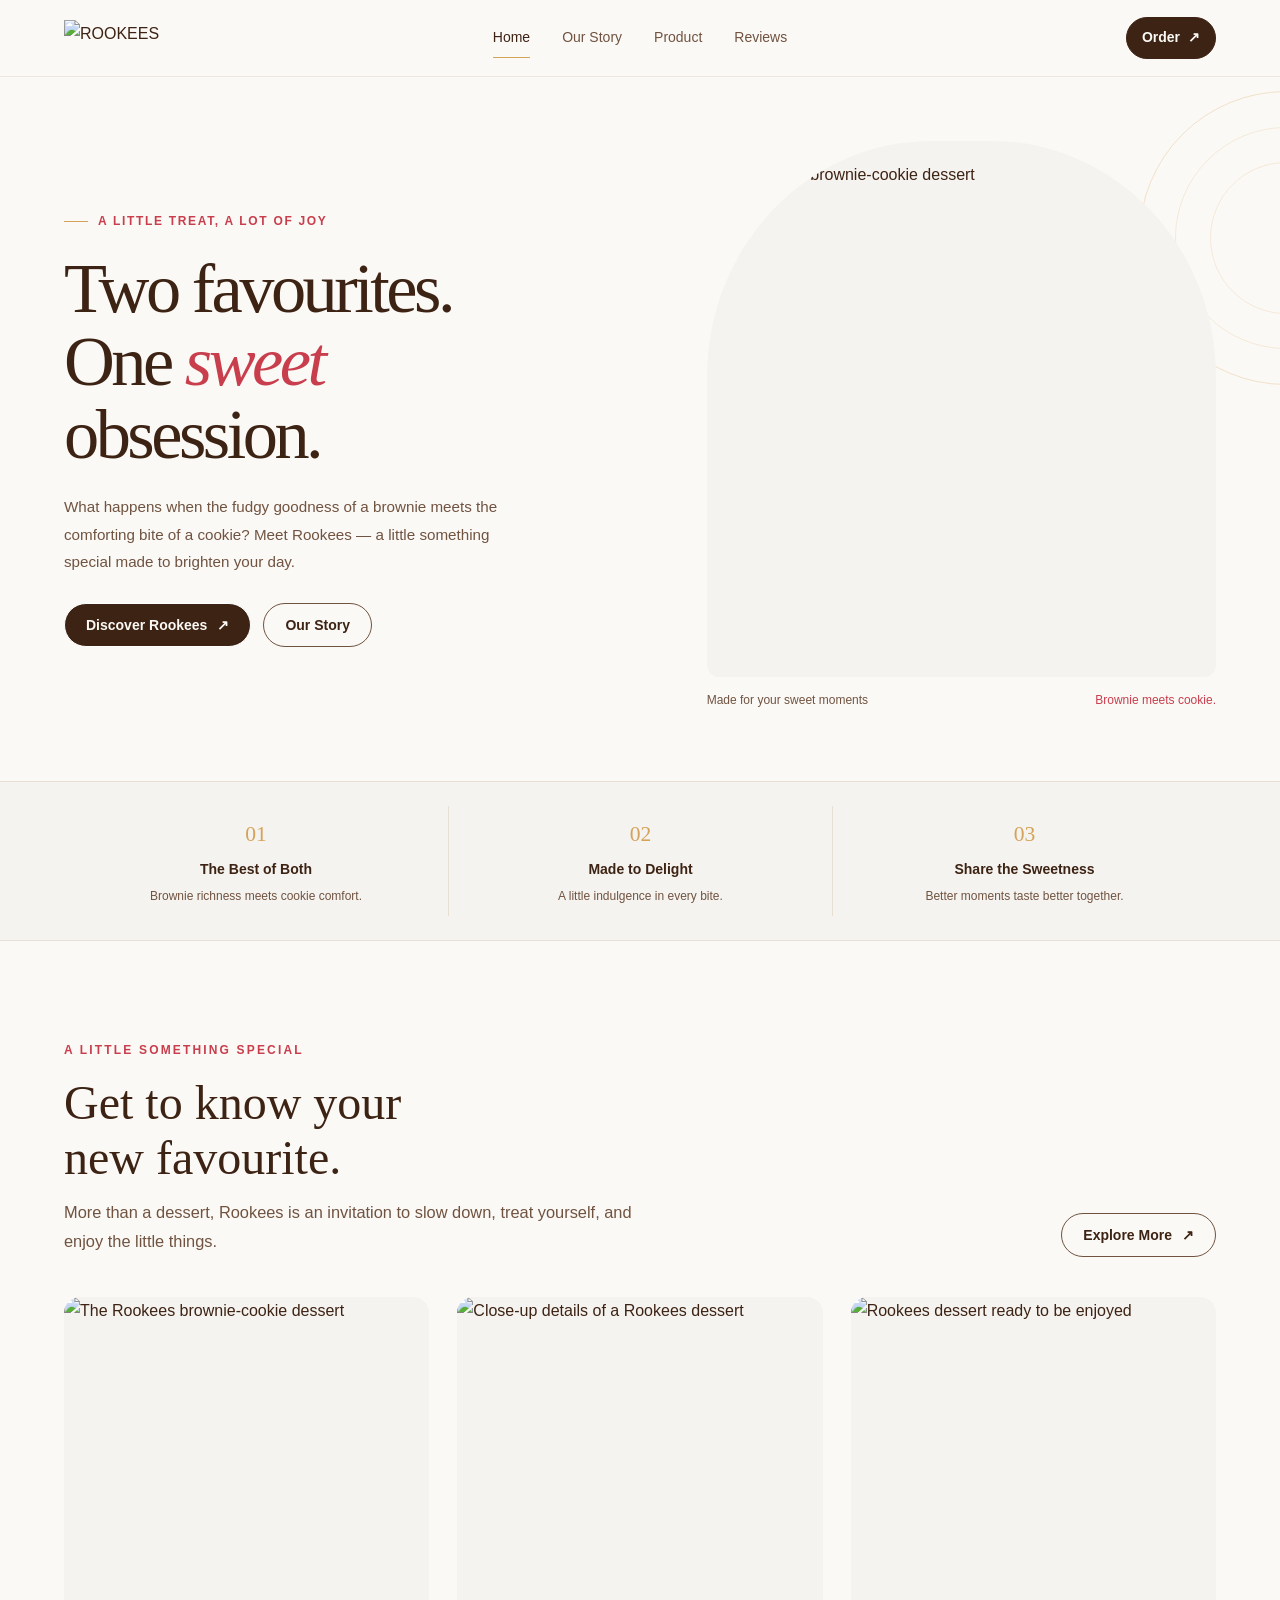
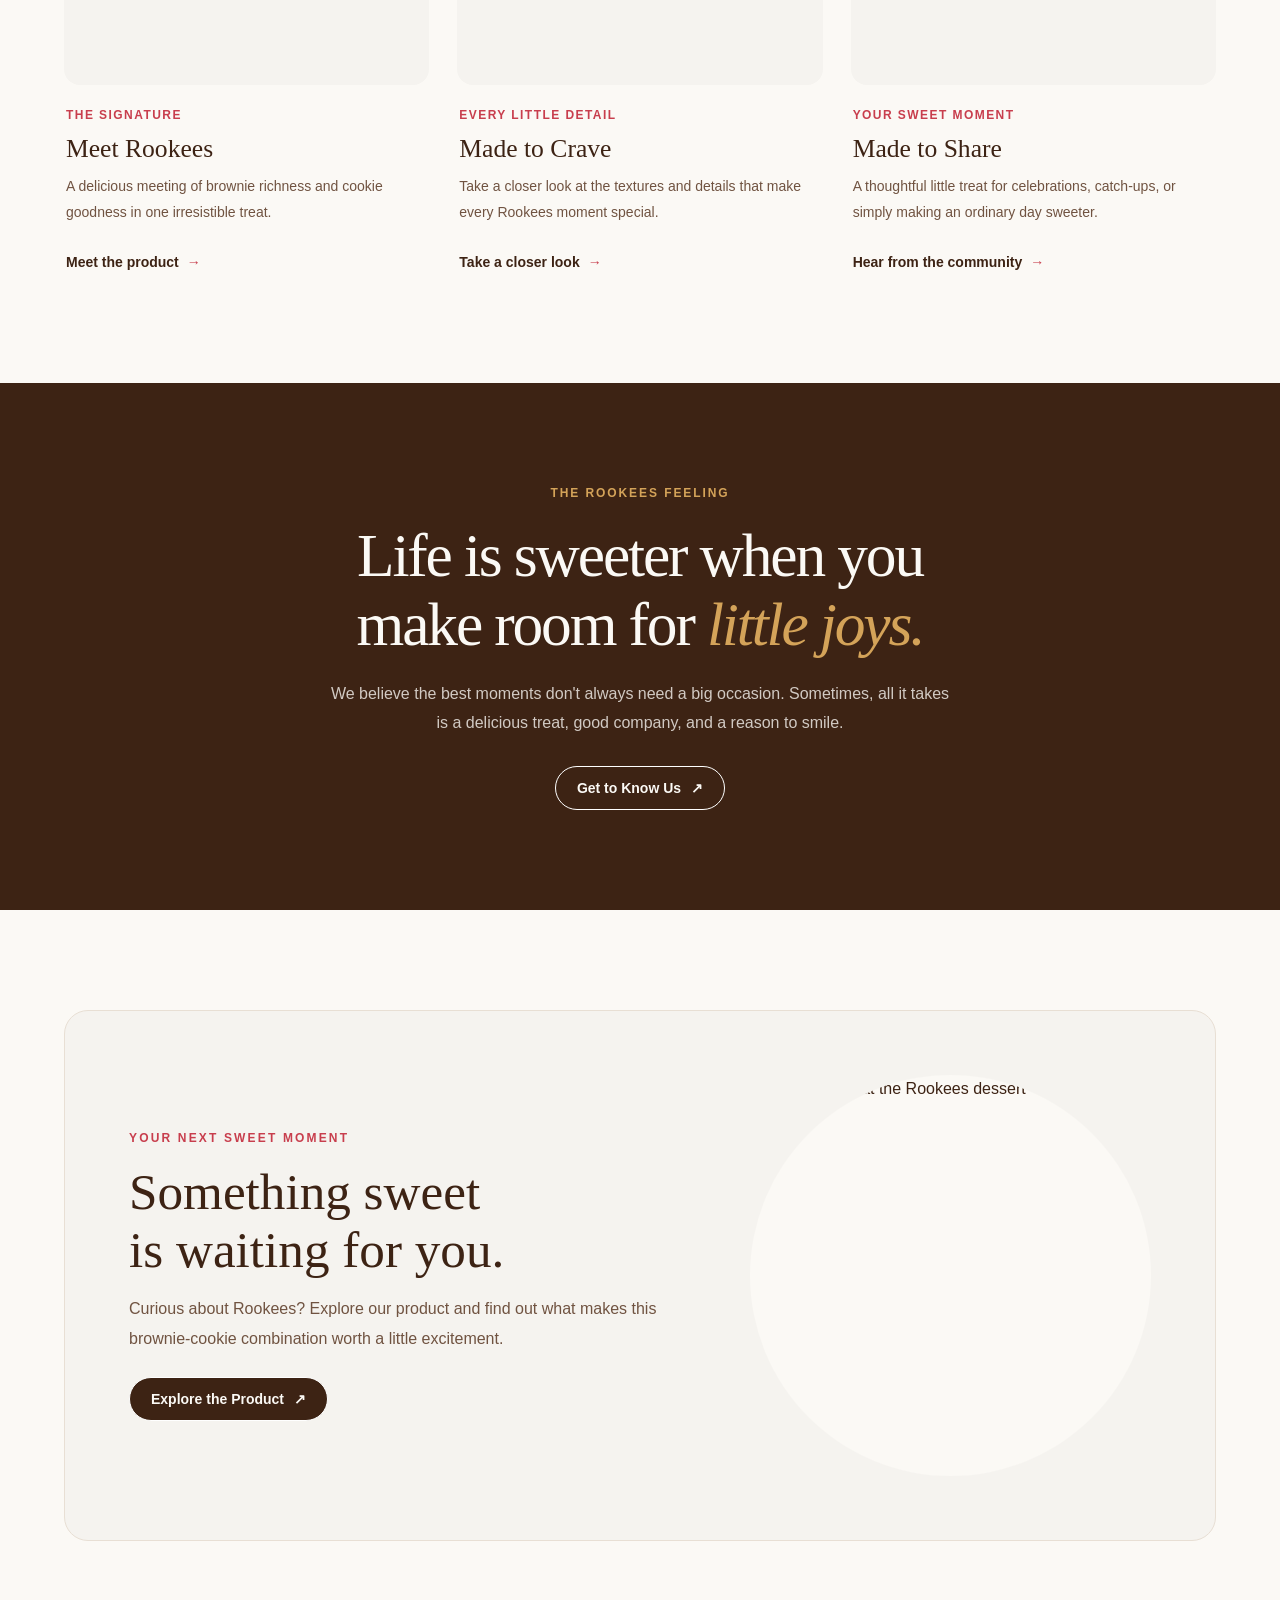
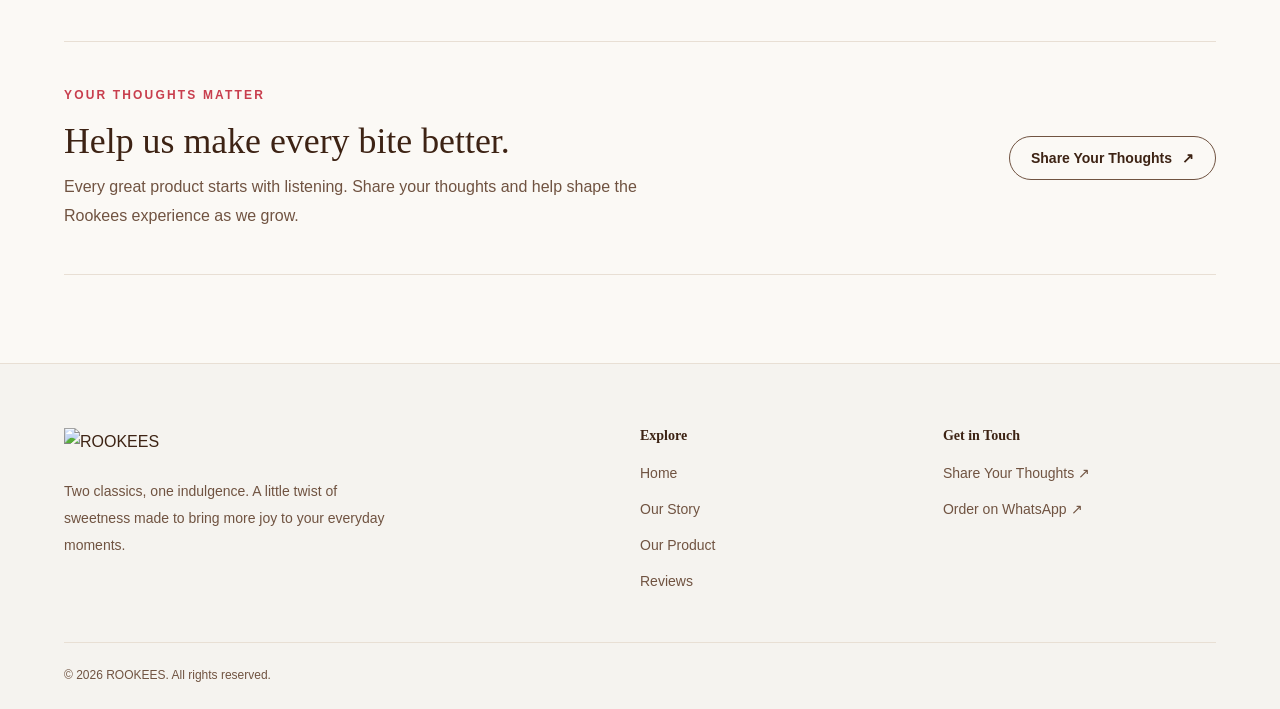
==== index.html @ a62da129 "feat: load shared site configuration on all pages" ====
<!doctype html>
<html lang="en">
  <head>
    <meta charset="UTF-8" />
    <meta name="viewport" content="width=device-width, initial-scale=1.0" />

    <meta
      name="description"
      content="Meet Rookees — a playful take on brownies and cookies, made for your sweetest moments."
    />
    <meta name="theme-color" content="#fbf9f5" />

    <title>ROOKEES — A Little Sweetness, A Lot of Joy</title>

    <!-- Main stylesheet imports global, components, and homepage CSS -->
    <link rel="stylesheet" href="./css/style.css" />
  </head>

  <body>
    <!-- Shared navbar rendered by js/components.js -->
    <header id="site-header"></header>

    <main>
      <!-- =====================================================
         1. HERO
         ===================================================== -->
      <section class="hero" id="home">
        <div class="hero__decoration" aria-hidden="true"></div>

        <div class="hero__container">
          <div class="hero__content">
            <p class="hero__eyebrow">A little treat, a lot of joy</p>

            <h1 class="hero__title">
              Two favourites.<br />
              One <em>sweet</em><br />
              obsession.
            </h1>

            <p class="hero__description">
              What happens when the fudgy goodness of a brownie meets the
              comforting bite of a cookie? Meet Rookees — a little something
              special made to brighten your day.
            </p>

            <div class="hero__actions">
              <a class="btn btn--primary" href="./products.html">
                Discover Rookees
                <span aria-hidden="true">↗</span>
              </a>

              <a class="btn btn--secondary" href="./about.html"> Our Story </a>
            </div>
          </div>

          <div class="hero__visual">
            <div class="hero__image-wrap">
              <img
                class="hero__image"
                src="./assets/images/rookees-product.jpeg"
                alt="Rookees brownie-cookie dessert"
                fetchpriority="high"
              />
            </div>

            <div class="hero__image-caption">
              <span>Made for your sweet moments</span>
              <span>Brownie meets cookie.</span>
            </div>
          </div>
        </div>
      </section>

      <!-- =====================================================
         2. BRAND PILLARS
         ===================================================== -->
      <section class="pillars" aria-label="What makes Rookees special">
        <div class="pillars__grid">
          <article class="pillars__item">
            <span class="pillars__number">01</span>

            <h2 class="pillars__title">The Best of Both</h2>

            <p class="pillars__description">
              Brownie richness meets cookie comfort.
            </p>
          </article>

          <article class="pillars__item">
            <span class="pillars__number">02</span>

            <h2 class="pillars__title">Made to Delight</h2>

            <p class="pillars__description">
              A little indulgence in every bite.
            </p>
          </article>

          <article class="pillars__item">
            <span class="pillars__number">03</span>

            <h2 class="pillars__title">Share the Sweetness</h2>

            <p class="pillars__description">
              Better moments taste better together.
            </p>
          </article>
        </div>
      </section>

      <!-- =====================================================
         3. EXPLORE ROOKEES
         ===================================================== -->
      <section class="explore" id="discover">
        <div class="container">
          <div class="explore__header">
            <div class="explore__header-content">
              <p class="section__eyebrow">A little something special</p>

              <h2 class="section__title">Get to know your new favourite.</h2>

              <p class="section__description">
                More than a dessert, Rookees is an invitation to slow down,
                treat yourself, and enjoy the little things.
              </p>
            </div>

            <a class="btn btn--secondary" href="./products.html">
              Explore More
              <span aria-hidden="true">↗</span>
            </a>
          </div>

          <div class="explore__grid">
            <article class="explore-card">
              <div class="explore-card__visual">
                <img
                  src="./assets/images/rookees-product.jpeg"
                  alt="The Rookees brownie-cookie dessert"
                  loading="lazy"
                />
              </div>

              <div class="explore-card__body">
                <p class="explore-card__eyebrow">The signature</p>

                <h3 class="explore-card__title">Meet Rookees</h3>

                <p class="explore-card__description">
                  A delicious meeting of brownie richness and cookie goodness in
                  one irresistible treat.
                </p>

                <a class="explore-card__link" href="./products.html">
                  Meet the product
                  <span aria-hidden="true">→</span>
                </a>
              </div>
            </article>

            <article class="explore-card">
              <div class="explore-card__visual">
                <img
                  src="./assets/images/rookees-product-closeup.jpeg"
                  alt="Close-up details of a Rookees dessert"
                  loading="lazy"
                />
              </div>

              <div class="explore-card__body">
                <p class="explore-card__eyebrow">Every little detail</p>

                <h3 class="explore-card__title">Made to Crave</h3>

                <p class="explore-card__description">
                  Take a closer look at the textures and details that make every
                  Rookees moment special.
                </p>

                <a class="explore-card__link" href="./products.html">
                  Take a closer look
                  <span aria-hidden="true">→</span>
                </a>
              </div>
            </article>

            <article class="explore-card">
              <div class="explore-card__visual">
                <img
                  src="./assets/images/rookees-product.jpeg"
                  alt="Rookees dessert ready to be enjoyed"
                  loading="lazy"
                />
              </div>

              <div class="explore-card__body">
                <p class="explore-card__eyebrow">Your sweet moment</p>

                <h3 class="explore-card__title">Made to Share</h3>

                <p class="explore-card__description">
                  A thoughtful little treat for celebrations, catch-ups, or
                  simply making an ordinary day sweeter.
                </p>

                <a class="explore-card__link" href="./reviews.html">
                  Hear from the community
                  <span aria-hidden="true">→</span>
                </a>
              </div>
            </article>
          </div>
        </div>
      </section>

      <!-- =====================================================
         4. BRAND MANIFESTO
         ===================================================== -->
      <section class="manifesto" id="our-philosophy">
        <div class="manifesto__inner">
          <p class="manifesto__eyebrow">The Rookees feeling</p>

          <h2 class="manifesto__title">
            Life is sweeter when you make room for
            <em>little joys.</em>
          </h2>

          <p class="manifesto__description">
            We believe the best moments don't always need a big occasion.
            Sometimes, all it takes is a delicious treat, good company, and a
            reason to smile.
          </p>

          <a class="btn btn--primary" href="./about.html">
            Get to Know Us
            <span aria-hidden="true">↗</span>
          </a>
        </div>
      </section>

      <!-- =====================================================
         5. PRE-ORDER CTA
         ===================================================== -->
      <section class="preorder" id="order">
        <div class="container">
          <div class="preorder__panel">
            <div class="preorder__content">
              <p class="section__eyebrow">Your next sweet moment</p>

              <h2 class="preorder__title">
                Something sweet is waiting for you.
              </h2>

              <p class="preorder__description">
                Curious about Rookees? Explore our product and find out what
                makes this brownie-cookie combination worth a little excitement.
              </p>

              <a class="btn btn--primary" href="./products.html">
                Explore the Product
                <span aria-hidden="true">↗</span>
              </a>
            </div>

            <div class="preorder__visual">
              <img
                src="./assets/images/rookees-product-closeup.jpeg"
                alt="A closer look at the Rookees dessert"
                loading="lazy"
              />
            </div>
          </div>
        </div>
      </section>

      <!-- =====================================================
         6. FEEDBACK CTA
         ===================================================== -->
      <section class="feedback-cta" id="feedback">
        <div class="container">
          <div class="feedback-cta__inner">
            <div class="feedback-cta__content">
              <p class="section__eyebrow">Your thoughts matter</p>

              <h2 class="feedback-cta__title">
                Help us make every bite better.
              </h2>

              <p class="feedback-cta__description">
                Every great product starts with listening. Share your thoughts
                and help shape the Rookees experience as we grow.
              </p>
            </div>

            <a class="btn btn--secondary" href="./reviews.html">
              Share Your Thoughts
              <span aria-hidden="true">↗</span>
            </a>
          </div>
        </div>
      </section>
    </main>

    <!-- Shared footer rendered by js/components.js -->
    <footer id="site-footer"></footer>

    <!-- Shared scripts -->
    <script src="./js/config.js" defer></script>
    <script src="./js/components.js" defer></script>
    <script src="./js/home.js" defer></script>
    <script src="./js/main.js" defer></script>
  </body>
</html>
---- css/style.css ----
/* 1. Global design system */
@import url("./global.css");

/* 2. Shared UI components */
@import url("./components.css");

/* 3. Homepage styles */
@import url("./home.css");
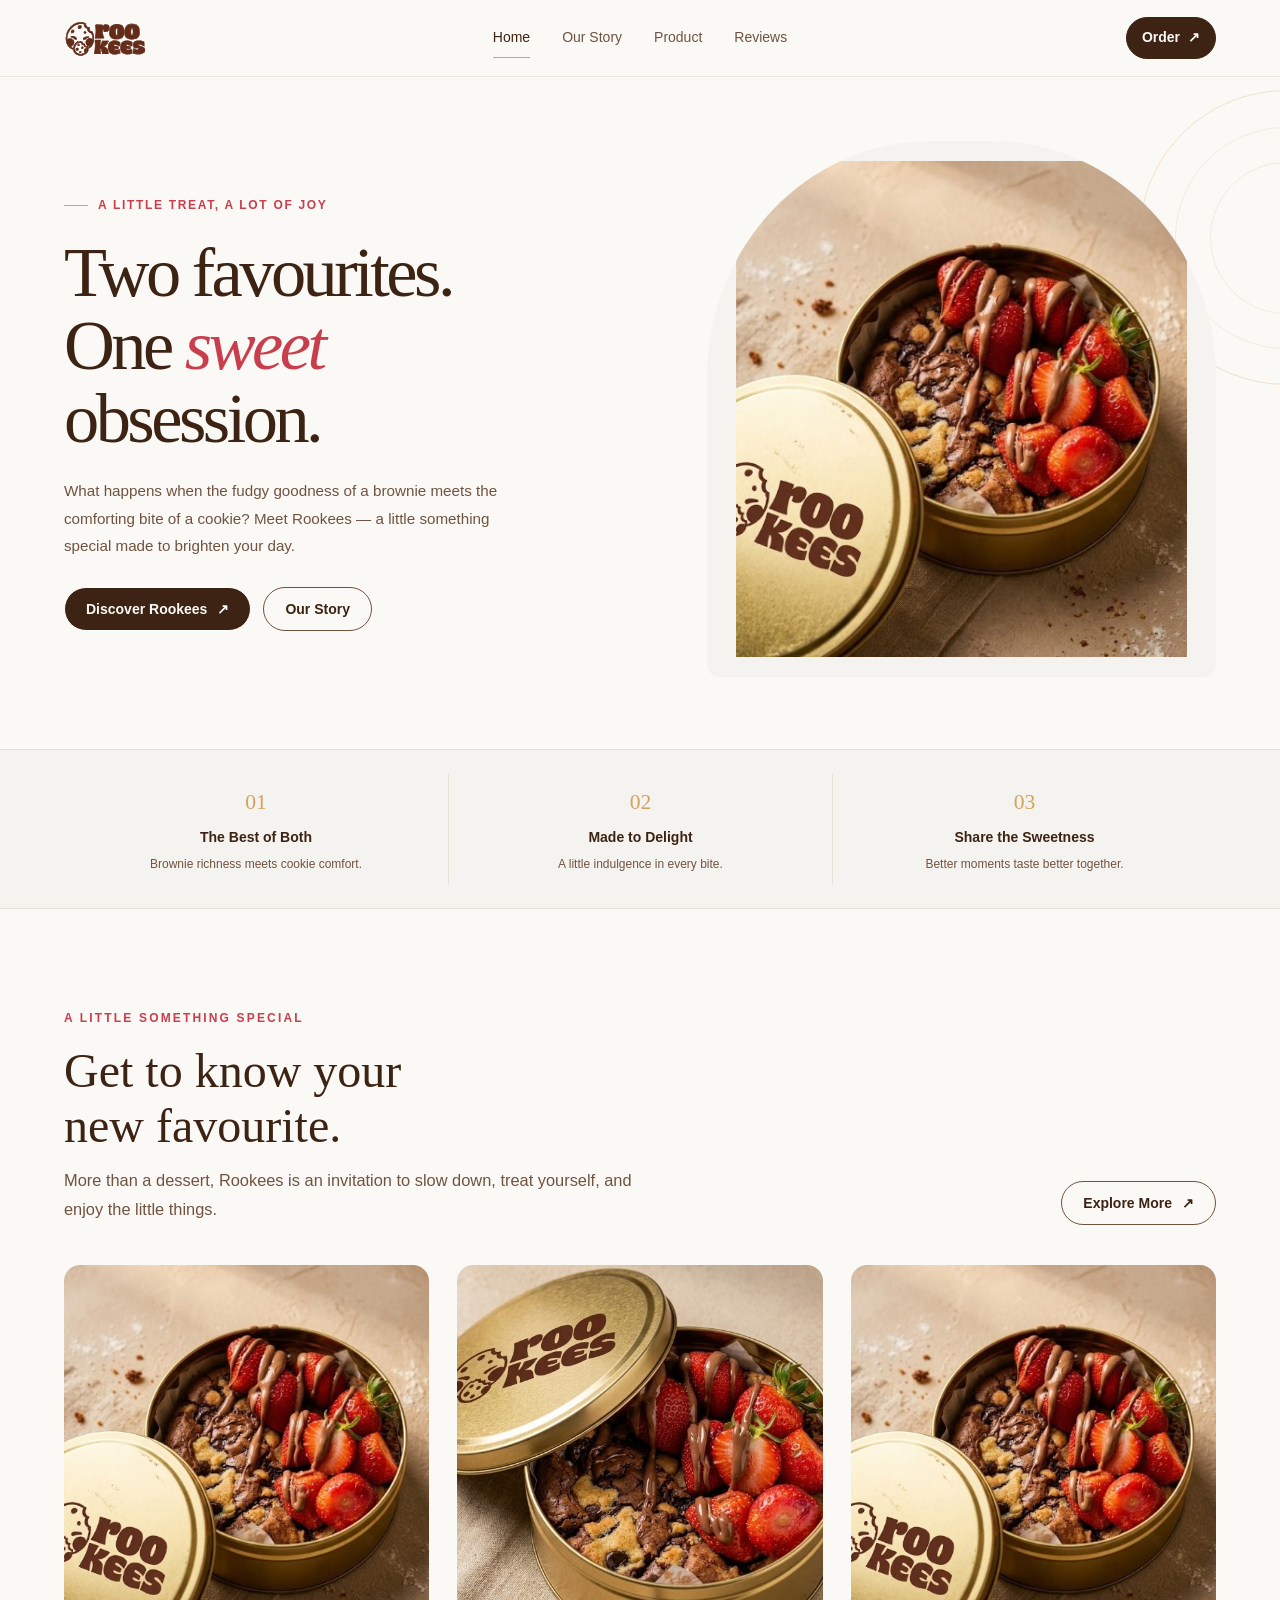
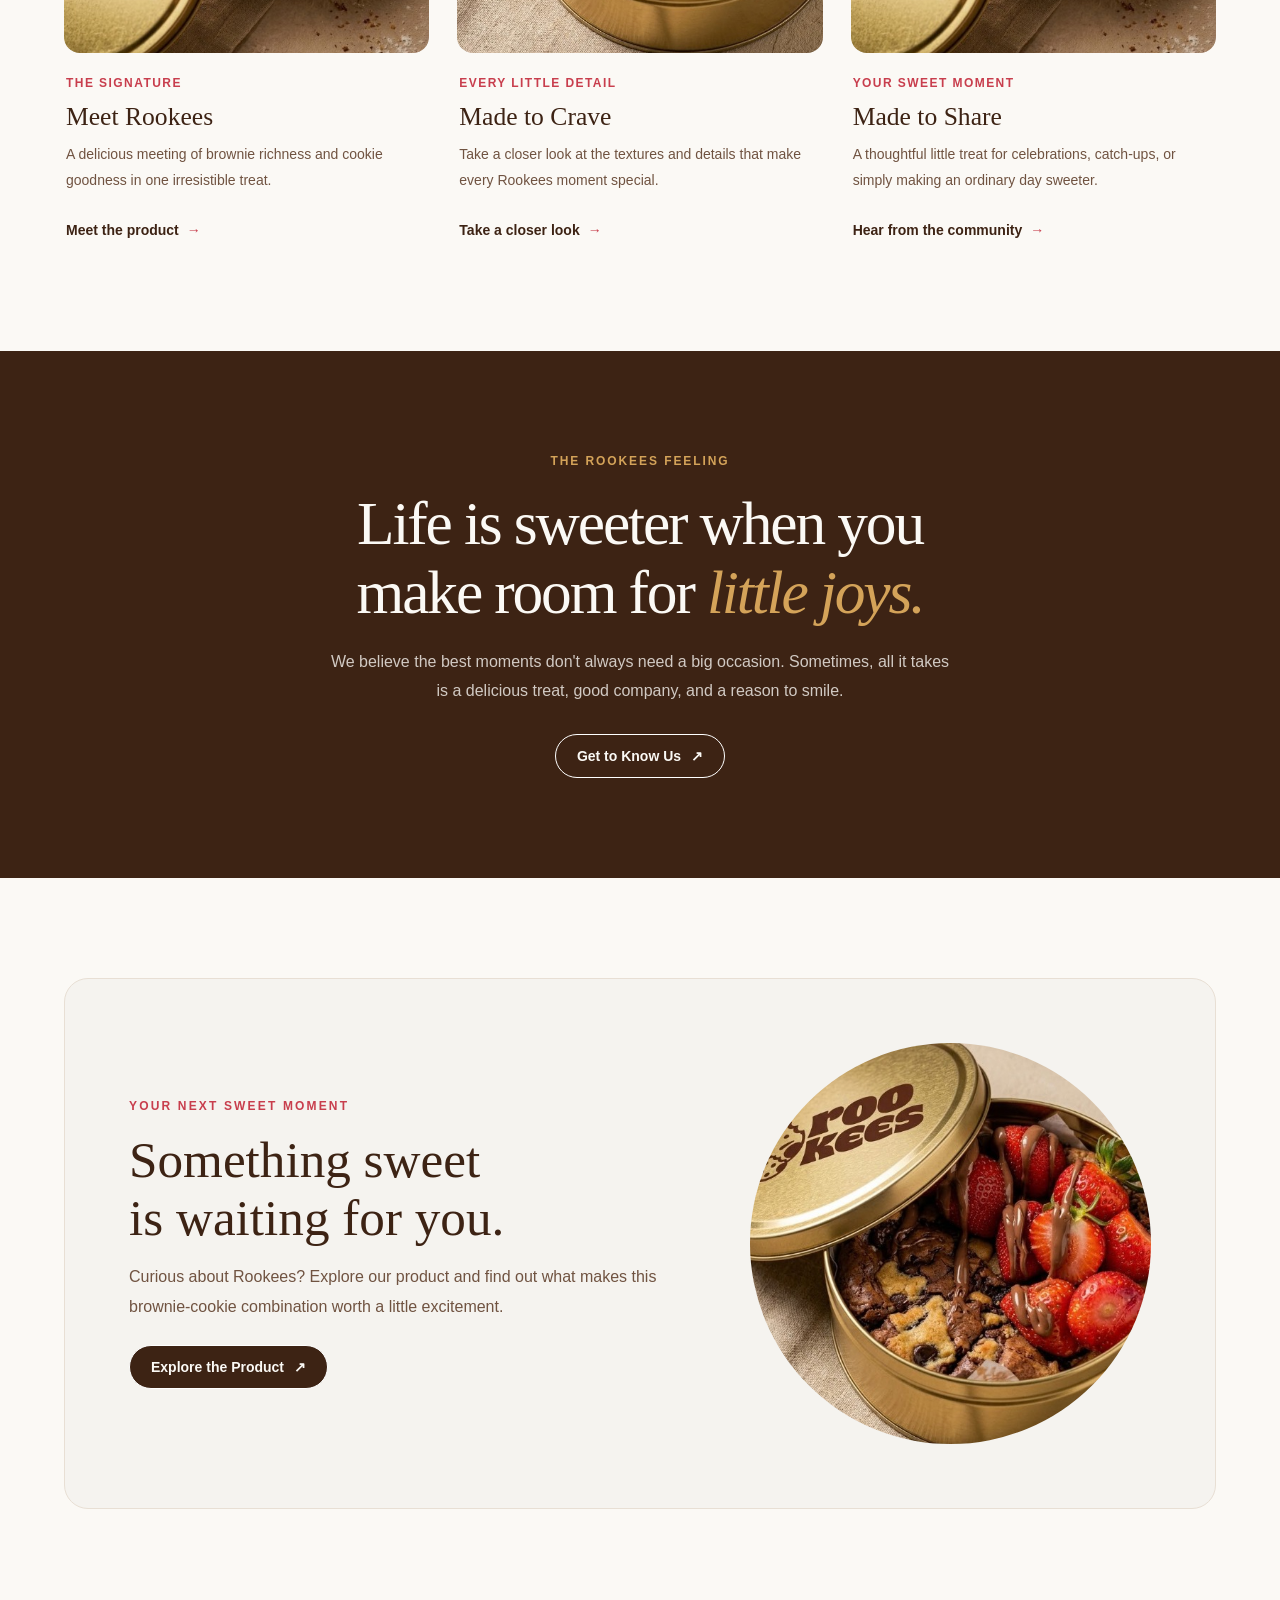
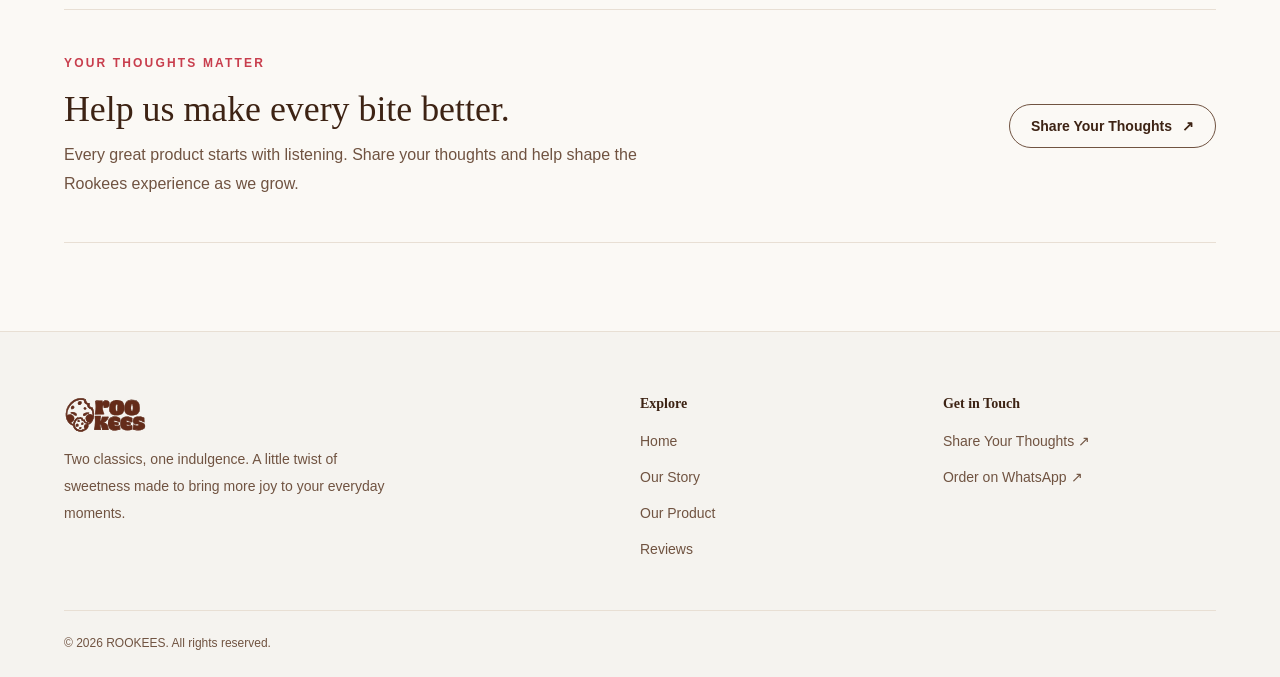
==== commit 84eb845c: "chore: update minor website changes" ====
--- a/index.html
+++ b/index.html
@@ -12,12 +12,10 @@
 
     <title>ROOKEES — A Little Sweetness, A Lot of Joy</title>
 
-    <!-- Main stylesheet imports global, components, and homepage CSS -->
     <link rel="stylesheet" href="./css/style.css" />
   </head>
 
   <body>
-    <!-- Shared navbar rendered by js/components.js -->
     <header id="site-header"></header>
 
     <main>
@@ -62,18 +60,10 @@
                 fetchpriority="high"
               />
             </div>
-
-            <div class="hero__image-caption">
-              <span>Made for your sweet moments</span>
-              <span>Brownie meets cookie.</span>
-            </div>
-          </div>
-        </div>
-      </section>
-
-      <!-- =====================================================
-         2. BRAND PILLARS
-         ===================================================== -->
+          </div>
+        </div>
+      </section>
+
       <section class="pillars" aria-label="What makes Rookees special">
         <div class="pillars__grid">
           <article class="pillars__item">
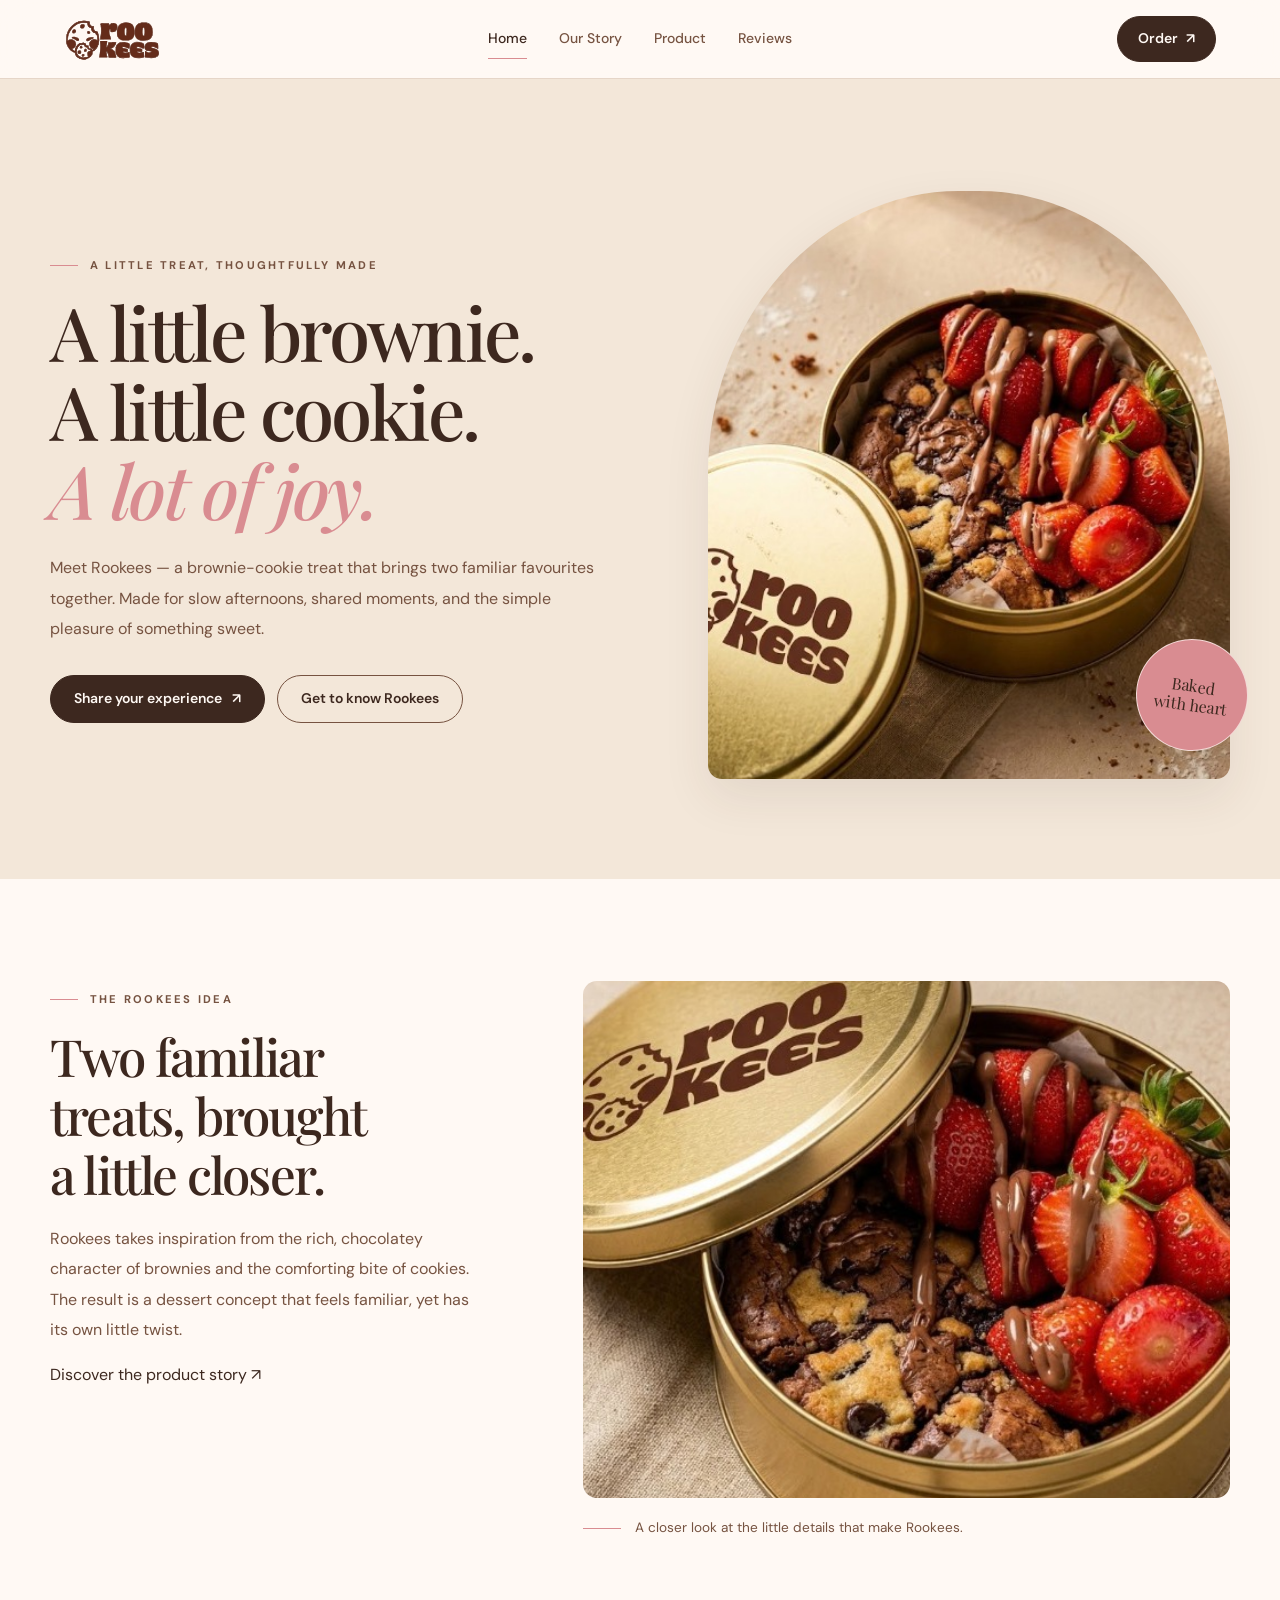
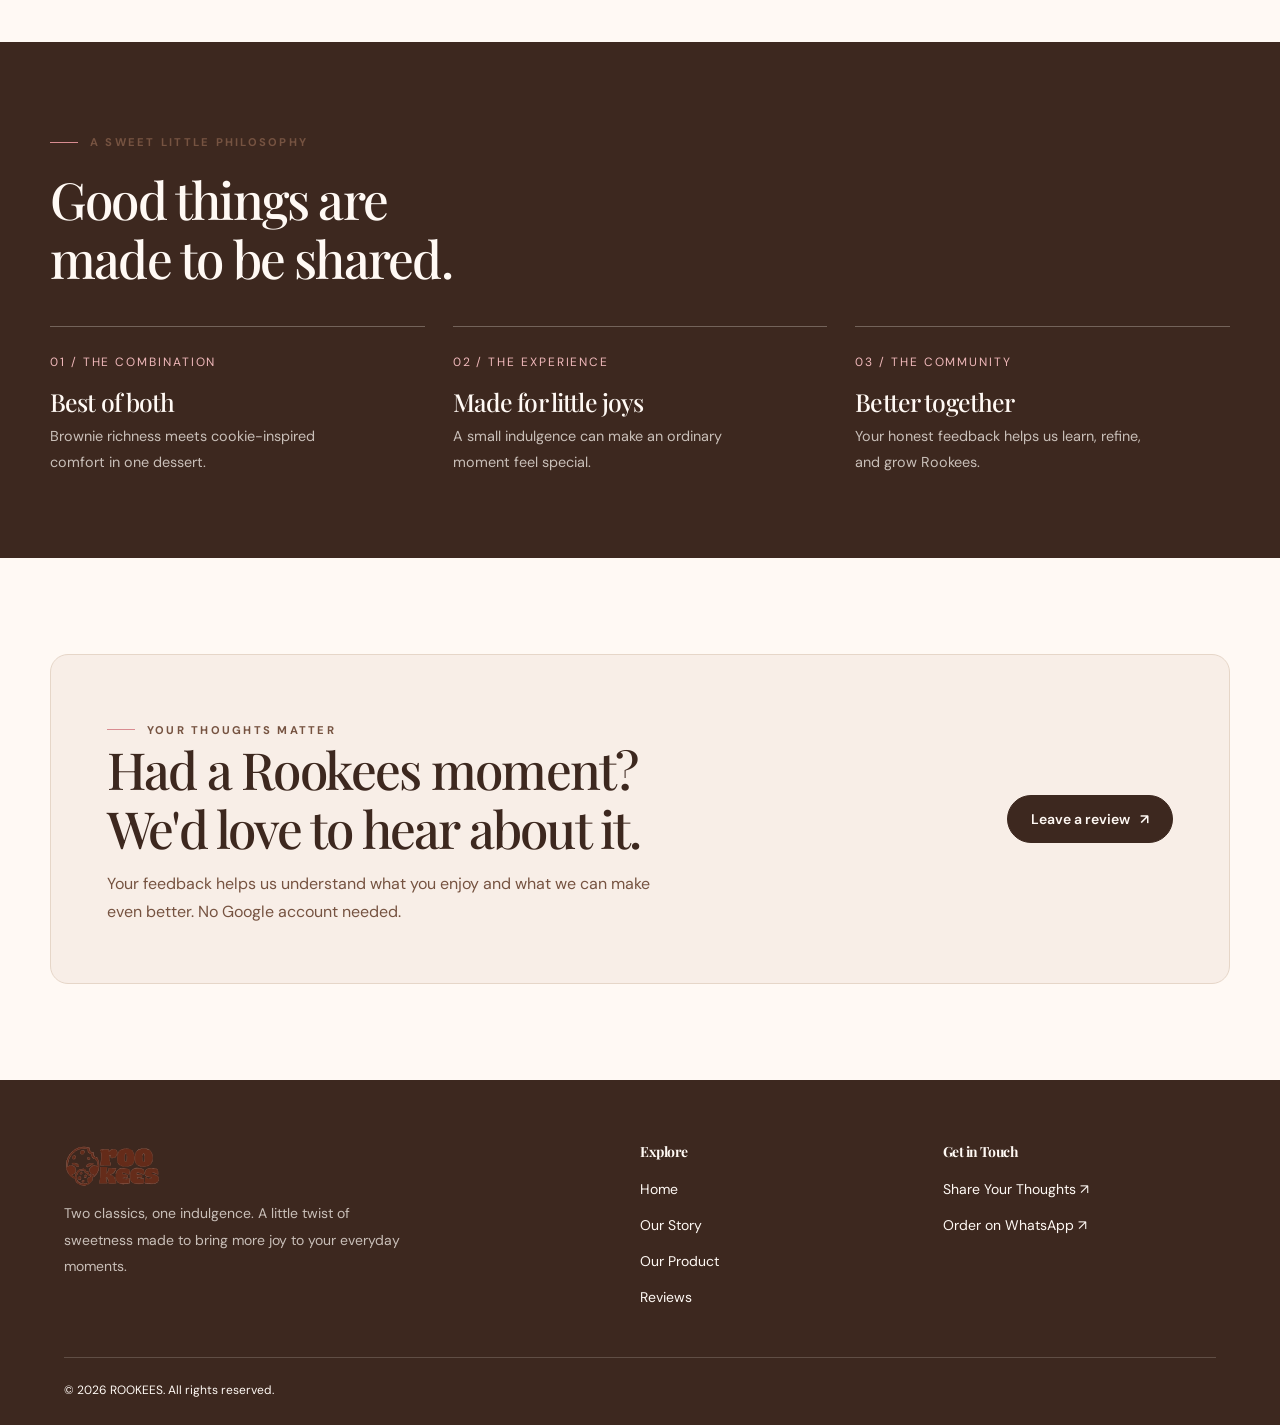
==== commit 497007e8: "feat: refresh Rookees homepage around product and reviews" ====
--- a/index.html
+++ b/index.html
@@ -3,301 +3,82 @@
   <head>
     <meta charset="UTF-8" />
     <meta name="viewport" content="width=device-width, initial-scale=1.0" />
-
-    <meta
-      name="description"
-      content="Meet Rookees — a playful take on brownies and cookies, made for your sweetest moments."
-    />
-    <meta name="theme-color" content="#fbf9f5" />
-
-    <title>ROOKEES — A Little Sweetness, A Lot of Joy</title>
-
+    <meta name="description" content="Meet Rookees: a brownie-cookie treat made for little moments of sweetness. Discover the product and share your experience." />
+    <meta name="theme-color" content="#F3E7D9" />
+    <meta property="og:title" content="Rookees — A Little Sweetness, Made to Share" />
+    <meta property="og:description" content="Get to know Rookees and tell us what you think." />
+    <meta property="og:type" content="website" />
+    <title>Rookees — A Little Sweetness, Made to Share</title>
+    <link rel="preconnect" href="https://fonts.googleapis.com" />
+    <link rel="preconnect" href="https://fonts.gstatic.com" crossorigin />
+    <link href="https://fonts.googleapis.com/css2?family=DM+Sans:wght@400;500;600;700&family=Playfair+Display:ital,wght@0,500;0,600;1,500;1,600&display=swap" rel="stylesheet" />
     <link rel="stylesheet" href="./css/style.css" />
+    <link rel="stylesheet" href="./css/brand-revamp.css" />
+    <script src="./js/config.js" defer></script>
+    <script src="./js/components.js" defer></script>
+    <script src="./js/main.js" defer></script>
   </head>
-
   <body>
+    <a class="skip-link" href="#main-content">Skip to content</a>
     <header id="site-header"></header>
-
-    <main>
-      <!-- =====================================================
-         1. HERO
-         ===================================================== -->
-      <section class="hero" id="home">
-        <div class="hero__decoration" aria-hidden="true"></div>
-
-        <div class="hero__container">
-          <div class="hero__content">
-            <p class="hero__eyebrow">A little treat, a lot of joy</p>
-
-            <h1 class="hero__title">
-              Two favourites.<br />
-              One <em>sweet</em><br />
-              obsession.
-            </h1>
-
-            <p class="hero__description">
-              What happens when the fudgy goodness of a brownie meets the
-              comforting bite of a cookie? Meet Rookees — a little something
-              special made to brighten your day.
-            </p>
-
-            <div class="hero__actions">
-              <a class="btn btn--primary" href="./products.html">
-                Discover Rookees
-                <span aria-hidden="true">↗</span>
-              </a>
-
-              <a class="btn btn--secondary" href="./about.html"> Our Story </a>
+    <main class="brand-home" id="main-content">
+      <section class="brand-home-hero">
+        <div class="brand-container brand-home-hero__grid">
+          <div class="brand-home-hero__content">
+            <p class="brand-eyebrow">A little treat, thoughtfully made</p>
+            <h1 class="brand-heading">A little brownie.<br />A little cookie.<br /><em>A lot of joy.</em></h1>
+            <p class="brand-copy">Meet Rookees — a brownie-cookie treat that brings two familiar favourites together. Made for slow afternoons, shared moments, and the simple pleasure of something sweet.</p>
+            <div class="brand-home-hero__actions">
+              <a class="btn btn--primary" href="./reviews.html">Share your experience <span aria-hidden="true">↗</span></a>
+              <a class="btn btn--secondary" href="./about.html">Get to know Rookees</a>
             </div>
           </div>
-
-          <div class="hero__visual">
-            <div class="hero__image-wrap">
-              <img
-                class="hero__image"
-                src="./assets/images/rookees-product.jpeg"
-                alt="Rookees brownie-cookie dessert"
-                fetchpriority="high"
-              />
-            </div>
+          <div class="brand-home-hero__visual">
+            <img class="brand-home-hero__image" src="./assets/images/rookees-product.jpeg" alt="Rookees brownie-cookie dessert" fetchpriority="high" width="900" height="1000" />
+            <span class="brand-home-hero__stamp" aria-hidden="true">Baked<br />with heart</span>
           </div>
         </div>
       </section>
-
-      <section class="pillars" aria-label="What makes Rookees special">
-        <div class="pillars__grid">
-          <article class="pillars__item">
-            <span class="pillars__number">01</span>
-
-            <h2 class="pillars__title">The Best of Both</h2>
-
-            <p class="pillars__description">
-              Brownie richness meets cookie comfort.
-            </p>
-          </article>
-
-          <article class="pillars__item">
-            <span class="pillars__number">02</span>
-
-            <h2 class="pillars__title">Made to Delight</h2>
-
-            <p class="pillars__description">
-              A little indulgence in every bite.
-            </p>
-          </article>
-
-          <article class="pillars__item">
-            <span class="pillars__number">03</span>
-
-            <h2 class="pillars__title">Share the Sweetness</h2>
-
-            <p class="pillars__description">
-              Better moments taste better together.
-            </p>
-          </article>
-        </div>
-      </section>
-
-      <!-- =====================================================
-         3. EXPLORE ROOKEES
-         ===================================================== -->
-      <section class="explore" id="discover">
-        <div class="container">
-          <div class="explore__header">
-            <div class="explore__header-content">
-              <p class="section__eyebrow">A little something special</p>
-
-              <h2 class="section__title">Get to know your new favourite.</h2>
-
-              <p class="section__description">
-                More than a dessert, Rookees is an invitation to slow down,
-                treat yourself, and enjoy the little things.
-              </p>
-            </div>
-
-            <a class="btn btn--secondary" href="./products.html">
-              Explore More
-              <span aria-hidden="true">↗</span>
-            </a>
+      <section class="brand-intro" aria-labelledby="brand-intro-title">
+        <div class="brand-container brand-intro__grid">
+          <div>
+            <p class="brand-eyebrow">The Rookees idea</p>
+            <h2 class="brand-intro__title" id="brand-intro-title">Two familiar treats, brought a little closer.</h2>
+            <p class="brand-copy">Rookees takes inspiration from the rich, chocolatey character of brownies and the comforting bite of cookies. The result is a dessert concept that feels familiar, yet has its own little twist.</p>
+            <a class="text-link" href="./about.html">Discover the product story <span aria-hidden="true">↗</span></a>
           </div>
-
-          <div class="explore__grid">
-            <article class="explore-card">
-              <div class="explore-card__visual">
-                <img
-                  src="./assets/images/rookees-product.jpeg"
-                  alt="The Rookees brownie-cookie dessert"
-                  loading="lazy"
-                />
-              </div>
-
-              <div class="explore-card__body">
-                <p class="explore-card__eyebrow">The signature</p>
-
-                <h3 class="explore-card__title">Meet Rookees</h3>
-
-                <p class="explore-card__description">
-                  A delicious meeting of brownie richness and cookie goodness in
-                  one irresistible treat.
-                </p>
-
-                <a class="explore-card__link" href="./products.html">
-                  Meet the product
-                  <span aria-hidden="true">→</span>
-                </a>
-              </div>
-            </article>
-
-            <article class="explore-card">
-              <div class="explore-card__visual">
-                <img
-                  src="./assets/images/rookees-product-closeup.jpeg"
-                  alt="Close-up details of a Rookees dessert"
-                  loading="lazy"
-                />
-              </div>
-
-              <div class="explore-card__body">
-                <p class="explore-card__eyebrow">Every little detail</p>
-
-                <h3 class="explore-card__title">Made to Crave</h3>
-
-                <p class="explore-card__description">
-                  Take a closer look at the textures and details that make every
-                  Rookees moment special.
-                </p>
-
-                <a class="explore-card__link" href="./products.html">
-                  Take a closer look
-                  <span aria-hidden="true">→</span>
-                </a>
-              </div>
-            </article>
-
-            <article class="explore-card">
-              <div class="explore-card__visual">
-                <img
-                  src="./assets/images/rookees-product.jpeg"
-                  alt="Rookees dessert ready to be enjoyed"
-                  loading="lazy"
-                />
-              </div>
-
-              <div class="explore-card__body">
-                <p class="explore-card__eyebrow">Your sweet moment</p>
-
-                <h3 class="explore-card__title">Made to Share</h3>
-
-                <p class="explore-card__description">
-                  A thoughtful little treat for celebrations, catch-ups, or
-                  simply making an ordinary day sweeter.
-                </p>
-
-                <a class="explore-card__link" href="./reviews.html">
-                  Hear from the community
-                  <span aria-hidden="true">→</span>
-                </a>
-              </div>
-            </article>
+          <div>
+            <img class="brand-intro__image" src="./assets/images/rookees-product-closeup.jpeg" alt="Close-up of the Rookees brownie-cookie texture" loading="lazy" width="1000" height="800" />
+            <p class="brand-intro__note">A closer look at the little details that make Rookees.</p>
           </div>
         </div>
       </section>
-
-      <!-- =====================================================
-         4. BRAND MANIFESTO
-         ===================================================== -->
-      <section class="manifesto" id="our-philosophy">
-        <div class="manifesto__inner">
-          <p class="manifesto__eyebrow">The Rookees feeling</p>
-
-          <h2 class="manifesto__title">
-            Life is sweeter when you make room for
-            <em>little joys.</em>
-          </h2>
-
-          <p class="manifesto__description">
-            We believe the best moments don't always need a big occasion.
-            Sometimes, all it takes is a delicious treat, good company, and a
-            reason to smile.
-          </p>
-
-          <a class="btn btn--primary" href="./about.html">
-            Get to Know Us
-            <span aria-hidden="true">↗</span>
-          </a>
-        </div>
-      </section>
-
-      <!-- =====================================================
-         5. PRE-ORDER CTA
-         ===================================================== -->
-      <section class="preorder" id="order">
-        <div class="container">
-          <div class="preorder__panel">
-            <div class="preorder__content">
-              <p class="section__eyebrow">Your next sweet moment</p>
-
-              <h2 class="preorder__title">
-                Something sweet is waiting for you.
-              </h2>
-
-              <p class="preorder__description">
-                Curious about Rookees? Explore our product and find out what
-                makes this brownie-cookie combination worth a little excitement.
-              </p>
-
-              <a class="btn btn--primary" href="./products.html">
-                Explore the Product
-                <span aria-hidden="true">↗</span>
-              </a>
-            </div>
-
-            <div class="preorder__visual">
-              <img
-                src="./assets/images/rookees-product-closeup.jpeg"
-                alt="A closer look at the Rookees dessert"
-                loading="lazy"
-              />
-            </div>
+      <section class="brand-values" aria-labelledby="brand-values-title">
+        <div class="brand-container">
+          <div class="brand-values__heading">
+            <p class="brand-eyebrow">A sweet little philosophy</p>
+            <h2 id="brand-values-title">Good things are made to be shared.</h2>
+          </div>
+          <div class="brand-values__grid">
+            <article class="brand-value"><span>01 / THE COMBINATION</span><h3>Best of both</h3><p>Brownie richness meets cookie-inspired comfort in one dessert.</p></article>
+            <article class="brand-value"><span>02 / THE EXPERIENCE</span><h3>Made for little joys</h3><p>A small indulgence can make an ordinary moment feel special.</p></article>
+            <article class="brand-value"><span>03 / THE COMMUNITY</span><h3>Better together</h3><p>Your honest feedback helps us learn, refine, and grow Rookees.</p></article>
           </div>
         </div>
       </section>
-
-      <!-- =====================================================
-         6. FEEDBACK CTA
-         ===================================================== -->
-      <section class="feedback-cta" id="feedback">
-        <div class="container">
-          <div class="feedback-cta__inner">
-            <div class="feedback-cta__content">
-              <p class="section__eyebrow">Your thoughts matter</p>
-
-              <h2 class="feedback-cta__title">
-                Help us make every bite better.
-              </h2>
-
-              <p class="feedback-cta__description">
-                Every great product starts with listening. Share your thoughts
-                and help shape the Rookees experience as we grow.
-              </p>
+      <section class="brand-feedback-cta">
+        <div class="brand-container">
+          <div class="brand-feedback-cta__panel">
+            <div>
+              <p class="brand-eyebrow">Your thoughts matter</p>
+              <h2>Had a Rookees moment? We'd love to hear about it.</h2>
+              <p>Your feedback helps us understand what you enjoy and what we can make even better. No Google account needed.</p>
             </div>
-
-            <a class="btn btn--secondary" href="./reviews.html">
-              Share Your Thoughts
-              <span aria-hidden="true">↗</span>
-            </a>
+            <a class="btn btn--primary" href="./reviews.html">Leave a review <span aria-hidden="true">↗</span></a>
           </div>
         </div>
       </section>
     </main>
-
-    <!-- Shared footer rendered by js/components.js -->
     <footer id="site-footer"></footer>
-
-    <!-- Shared scripts -->
-    <script src="./js/config.js" defer></script>
-    <script src="./js/components.js" defer></script>
-    <script src="./js/home.js" defer></script>
-    <script src="./js/main.js" defer></script>
   </body>
 </html>
--- a/css/brand-revamp.css
+++ b/css/brand-revamp.css
@@ -0,0 +1,130 @@
+/* Rookees brand refresh — classy, warm, baker-inspired */
+:root {
+  --color-cream: #F3E7D9;
+  --color-surface: #FFF9F4;
+  --color-cocoa: #3D281F;
+  --color-brown: #765341;
+  --color-gold: #C69A68;
+  --color-strawberry: #D98C91;
+  --color-border: #E6D6C8;
+  --color-white: #FFFCF8;
+  --font-display: "Playfair Display", Georgia, serif;
+  --font-body: "DM Sans", Arial, sans-serif;
+  --shadow-soft: 0 18px 48px rgb(61 40 31 / 9%);
+}
+body { background: var(--color-surface); color: var(--color-cocoa); }
+h1,h2,h3,h4 { font-family: var(--font-display); font-weight: 500; letter-spacing: -.035em; }
+.section__eyebrow,.eyebrow { color: var(--color-brown); letter-spacing: .2em; }
+a { text-underline-offset: 4px; }
+#site-header { background: rgb(255 249 244 / 92%); border-bottom-color: var(--color-border); }
+.site-nav__inner { min-height: 78px; }
+.site-nav__logo { max-width: 142px; height: 42px; }
+.site-nav__link { color: var(--color-brown); }
+.site-nav__link::after { background: var(--color-strawberry); }
+.site-nav__cta,.site-nav__button--order { border: 1px solid var(--color-cocoa); border-radius: 999px; background: var(--color-cocoa); color: var(--color-surface); padding: 10px 20px; }
+.site-nav__cta:hover,.site-nav__button--order:hover { background: var(--color-strawberry); border-color: var(--color-strawberry); color: var(--color-cocoa); }
+.btn { border-radius: 999px; min-height: 48px; padding: 13px 23px; }
+.btn--primary { border-color: var(--color-cocoa); background: var(--color-cocoa); color: var(--color-surface); }
+.btn--primary:hover { border-color: var(--color-strawberry); background: var(--color-strawberry); color: var(--color-cocoa); }
+.btn--secondary { border-color: var(--color-brown); color: var(--color-cocoa); }
+.btn--secondary:hover { background: var(--color-cream); border-color: var(--color-strawberry); }
+#site-footer { background: var(--color-cocoa); border: 0; color: var(--color-surface); }
+#site-footer h2,#site-footer a,#site-footer p { color: var(--color-surface); }
+#site-footer a:hover { color: #F0B8BA; }
+.site-footer__description { color: rgb(255 249 244 / 72%) !important; }
+.site-footer__bottom { border-top-color: rgb(255 249 244 / 18%); }
+.brand-home,.brand-about,.brand-reviews { overflow: clip; }
+.brand-container { width: min(calc(100% - 48px), 1180px); margin-inline: auto; }
+.brand-eyebrow { display: inline-flex; align-items: center; gap: 12px; margin: 0 0 18px; color: var(--color-brown); font-size: .7rem; font-weight: 700; letter-spacing: .2em; text-transform: uppercase; }
+.brand-eyebrow::before { width: 28px; height: 1px; background: var(--color-strawberry); content: ""; }
+.brand-heading { margin: 0; color: var(--color-cocoa); font-size: clamp(2.5rem, 5.8vw, 5.4rem); line-height: 1.06; }
+.brand-heading em,.brand-highlight { color: var(--color-strawberry); font-style: italic; }
+.brand-copy { max-width: 570px; color: var(--color-brown); font-size: 1rem; line-height: 1.9; }
+.brand-home-hero { position: relative; padding: clamp(64px, 9vw, 112px) 0 clamp(68px, 8vw, 100px); background: var(--color-cream); }
+.brand-home-hero__grid { display: grid; grid-template-columns: 1fr .92fr; align-items: center; gap: clamp(36px, 7vw, 90px); }
+.brand-home-hero__content { position: relative; z-index: 1; }
+.brand-home-hero__content .brand-copy { margin: 24px 0 30px; }
+.brand-home-hero__actions { display: flex; flex-wrap: wrap; gap: 12px; }
+.brand-home-hero__visual { position: relative; }
+.brand-home-hero__image { width: 100%; aspect-ratio: 4 / 4.5; object-fit: cover; border-radius: 48% 48% 14px 14px; box-shadow: var(--shadow-soft); }
+.brand-home-hero__stamp { position: absolute; right: -18px; bottom: 28px; display: grid; width: 112px; height: 112px; place-content: center; border: 1px solid rgb(255 249 244 / 70%); border-radius: 50%; background: var(--color-strawberry); color: var(--color-cocoa); font-family: var(--font-display); font-size: 1rem; line-height: 1.2; text-align: center; transform: rotate(8deg); }
+.brand-intro { padding: clamp(64px, 8vw, 104px) 0; }
+.brand-intro__grid { display: grid; grid-template-columns: .8fr 1.2fr; align-items: start; gap: clamp(32px, 8vw, 112px); }
+.brand-intro__title { margin: 0 0 20px; font-size: clamp(2rem, 4vw, 3.5rem); line-height: 1.15; }
+.brand-intro__image { width: 100%; aspect-ratio: 5 / 4; object-fit: cover; border-radius: 14px; }
+.brand-intro__note { display: flex; align-items: center; gap: 14px; margin-top: 18px; color: var(--color-brown); font-size: .85rem; }
+.brand-intro__note::before { width: 38px; height: 1px; background: var(--color-strawberry); content: ""; }
+.brand-values { padding: clamp(54px, 7vw, 82px) 0; background: var(--color-cocoa); color: var(--color-surface); }
+.brand-values__heading { max-width: 650px; margin-bottom: 38px; }
+.brand-values__heading h2 { margin: 0; color: var(--color-surface); font-size: clamp(2rem, 4vw, 3.4rem); }
+.brand-values__grid { display: grid; grid-template-columns: repeat(3,1fr); gap: 28px; }
+.brand-value { padding-top: 20px; border-top: 1px solid rgb(255 249 244 / 28%); }
+.brand-value span { color: #F0B8BA; font-size: .75rem; letter-spacing: .16em; }
+.brand-value h3 { margin: 14px 0 8px; color: var(--color-surface); font-size: 1.55rem; }
+.brand-value p { max-width: 300px; margin: 0; color: rgb(255 249 244 / 72%); font-size: .9rem; line-height: 1.8; }
+.brand-feedback-cta { padding: clamp(64px, 8vw, 96px) 0; }
+.brand-feedback-cta__panel { display: flex; align-items: center; justify-content: space-between; gap: 28px; padding: clamp(28px, 5vw, 56px); border: 1px solid var(--color-border); border-radius: 18px; background: #F8EEE7; }
+.brand-feedback-cta h2 { max-width: 620px; margin: 0 0 12px; font-size: clamp(2rem, 4vw, 3.2rem); }
+.brand-feedback-cta p { max-width: 580px; margin: 0; color: var(--color-brown); line-height: 1.8; }
+.brand-page-hero { padding: clamp(64px, 9vw, 104px) 0; background: var(--color-cream); text-align: center; }
+.brand-page-hero .brand-copy { margin: 20px auto 0; }
+.brand-page-hero .brand-heading { max-width: 850px; margin-inline: auto; }
+.brand-story { padding: clamp(64px, 8vw, 96px) 0; }
+.brand-story__grid { display: grid; grid-template-columns: .95fr 1.05fr; align-items: center; gap: clamp(34px, 7vw, 88px); }
+.brand-story__image { width: 100%; aspect-ratio: 4 / 4.4; object-fit: cover; border-radius: 14px; }
+.brand-story h2 { margin: 0 0 20px; font-size: clamp(2rem, 4vw, 3.5rem); }
+.brand-story p { color: var(--color-brown); line-height: 1.9; }
+.brand-product-notes { padding: clamp(60px, 8vw, 88px) 0; background: #F8EEE7; }
+.brand-product-notes__heading { max-width: 690px; margin-bottom: 36px; }
+.brand-product-notes__heading h2 { margin: 0 0 14px; font-size: clamp(2rem, 4vw, 3.4rem); }
+.brand-product-notes__grid { display: grid; grid-template-columns: repeat(3,1fr); gap: 18px; }
+.brand-product-note { padding: 26px; border: 1px solid var(--color-border); border-radius: 14px; background: var(--color-surface); }
+.brand-product-note span { color: var(--color-strawberry); font-size: .75rem; letter-spacing: .14em; }
+.brand-product-note h3 { margin: 16px 0 8px; font-size: 1.45rem; }
+.brand-product-note p { margin: 0; color: var(--color-brown); font-size: .9rem; line-height: 1.8; }
+.brand-about-cta { padding: clamp(64px, 8vw, 92px) 0; background: var(--color-cocoa); color: var(--color-surface); text-align: center; }
+.brand-about-cta h2 { max-width: 720px; margin: 0 auto 18px; color: var(--color-surface); font-size: clamp(2rem, 4vw, 3.5rem); }
+.brand-about-cta p { max-width: 560px; margin: 0 auto 26px; color: rgb(255 249 244 / 74%); line-height: 1.8; }
+.brand-reviews-hero { padding: clamp(56px, 7vw, 84px) 0 44px; background: var(--color-cream); text-align: center; }
+.brand-reviews-hero h1 { max-width: 760px; margin: 0 auto; font-size: clamp(2.5rem, 5vw, 4.5rem); }
+.brand-reviews-hero p:not(.brand-eyebrow) { max-width: 570px; margin: 18px auto 0; color: var(--color-brown); line-height: 1.8; }
+.brand-review-layout { display: grid; grid-template-columns: .8fr 1.2fr; align-items: start; gap: clamp(30px, 6vw, 78px); padding: clamp(54px, 7vw, 84px) 0 clamp(72px, 9vw, 110px); }
+.brand-review-aside { position: sticky; top: 112px; }
+.brand-review-aside h2 { margin: 0 0 16px; font-size: clamp(2rem, 4vw, 3.25rem); }
+.brand-review-aside p { color: var(--color-brown); line-height: 1.85; }
+.brand-review-promise { margin-top: 28px; padding: 20px; border-left: 3px solid var(--color-strawberry); background: #F8EEE7; color: var(--color-brown); font-size: .88rem; line-height: 1.8; }
+.feedback-form { padding: clamp(24px, 4vw, 42px); border: 1px solid var(--color-border); border-radius: 18px; background: var(--color-white); box-shadow: var(--shadow-soft); }
+.feedback-form__heading h3 { color: var(--color-cocoa); font-size: clamp(1.7rem, 3vw, 2.3rem); }
+.feedback-form__step,.form-field > label,.form-field legend { color: var(--color-brown); }
+.form-field input[type="text"],.form-field textarea { border-color: var(--color-border); border-radius: 10px; background: #FFFCF8; color: var(--color-cocoa); }
+.form-field input:focus,.form-field textarea:focus { border-color: var(--color-strawberry); box-shadow: 0 0 0 3px rgb(217 140 145 / 18%); }
+.rating-star { border-color: var(--color-border); border-radius: 10px; background: #FFFCF8; color: #CDBFB4; }
+.rating-star.is-active { border-color: #E7B8B7; background: #FCEBED; color: #B96C72; }
+.feedback-consent,.feedback-form__disclaimer,.rating-hint,.form-field__meta { color: var(--color-brown); }
+.feedback-consent input { accent-color: var(--color-strawberry); }
+.feedback-form__status.is-success { color: #286B4D; }
+.feedback-form__status.is-error { color: #A83232; }
+@media (max-width: 760px) {
+  .brand-container { width: min(calc(100% - 36px), 1180px); }
+  .brand-home-hero__grid,.brand-intro__grid,.brand-story__grid,.brand-review-layout { grid-template-columns: 1fr; }
+  .brand-home-hero__visual { width: min(100%, 520px); margin-inline: auto; }
+  .brand-home-hero__image { aspect-ratio: 5 / 4; border-radius: 16px; }
+  .brand-home-hero__stamp { right: -8px; width: 88px; height: 88px; font-size: .85rem; }
+  .brand-intro__grid { gap: 28px; }
+  .brand-values__grid,.brand-product-notes__grid { grid-template-columns: 1fr; gap: 24px; }
+  .brand-feedback-cta__panel { align-items: flex-start; flex-direction: column; }
+  .brand-review-aside { position: static; }
+}
+@media (max-width: 700px) {
+  .site-nav__inner { min-height: 68px; }
+  .site-nav__toggle { display: inline-flex; width: 44px; height: 44px; flex-direction: column; align-items: center; justify-content: center; gap: 5px; border: 1px solid var(--color-border); border-radius: 50%; background: transparent; }
+  .site-nav__toggle span { width: 17px; height: 1.5px; background: var(--color-cocoa); }
+  .site-nav__links { position: absolute; top: 100%; right: 0; left: 0; display: none; flex-direction: column; align-items: stretch; gap: 0; padding: 12px 24px 20px; border-bottom: 1px solid var(--color-border); background: var(--color-surface); }
+  .site-nav__links.is-open { display: flex; }
+  .site-nav__link { padding: 13px 0; }
+  .site-nav__actions { display: none; }
+}
+@media (prefers-reduced-motion: reduce) {
+  html { scroll-behavior: auto; }
+  *,*::before,*::after { animation-duration: .01ms !important; transition-duration: .01ms !important; }
+}
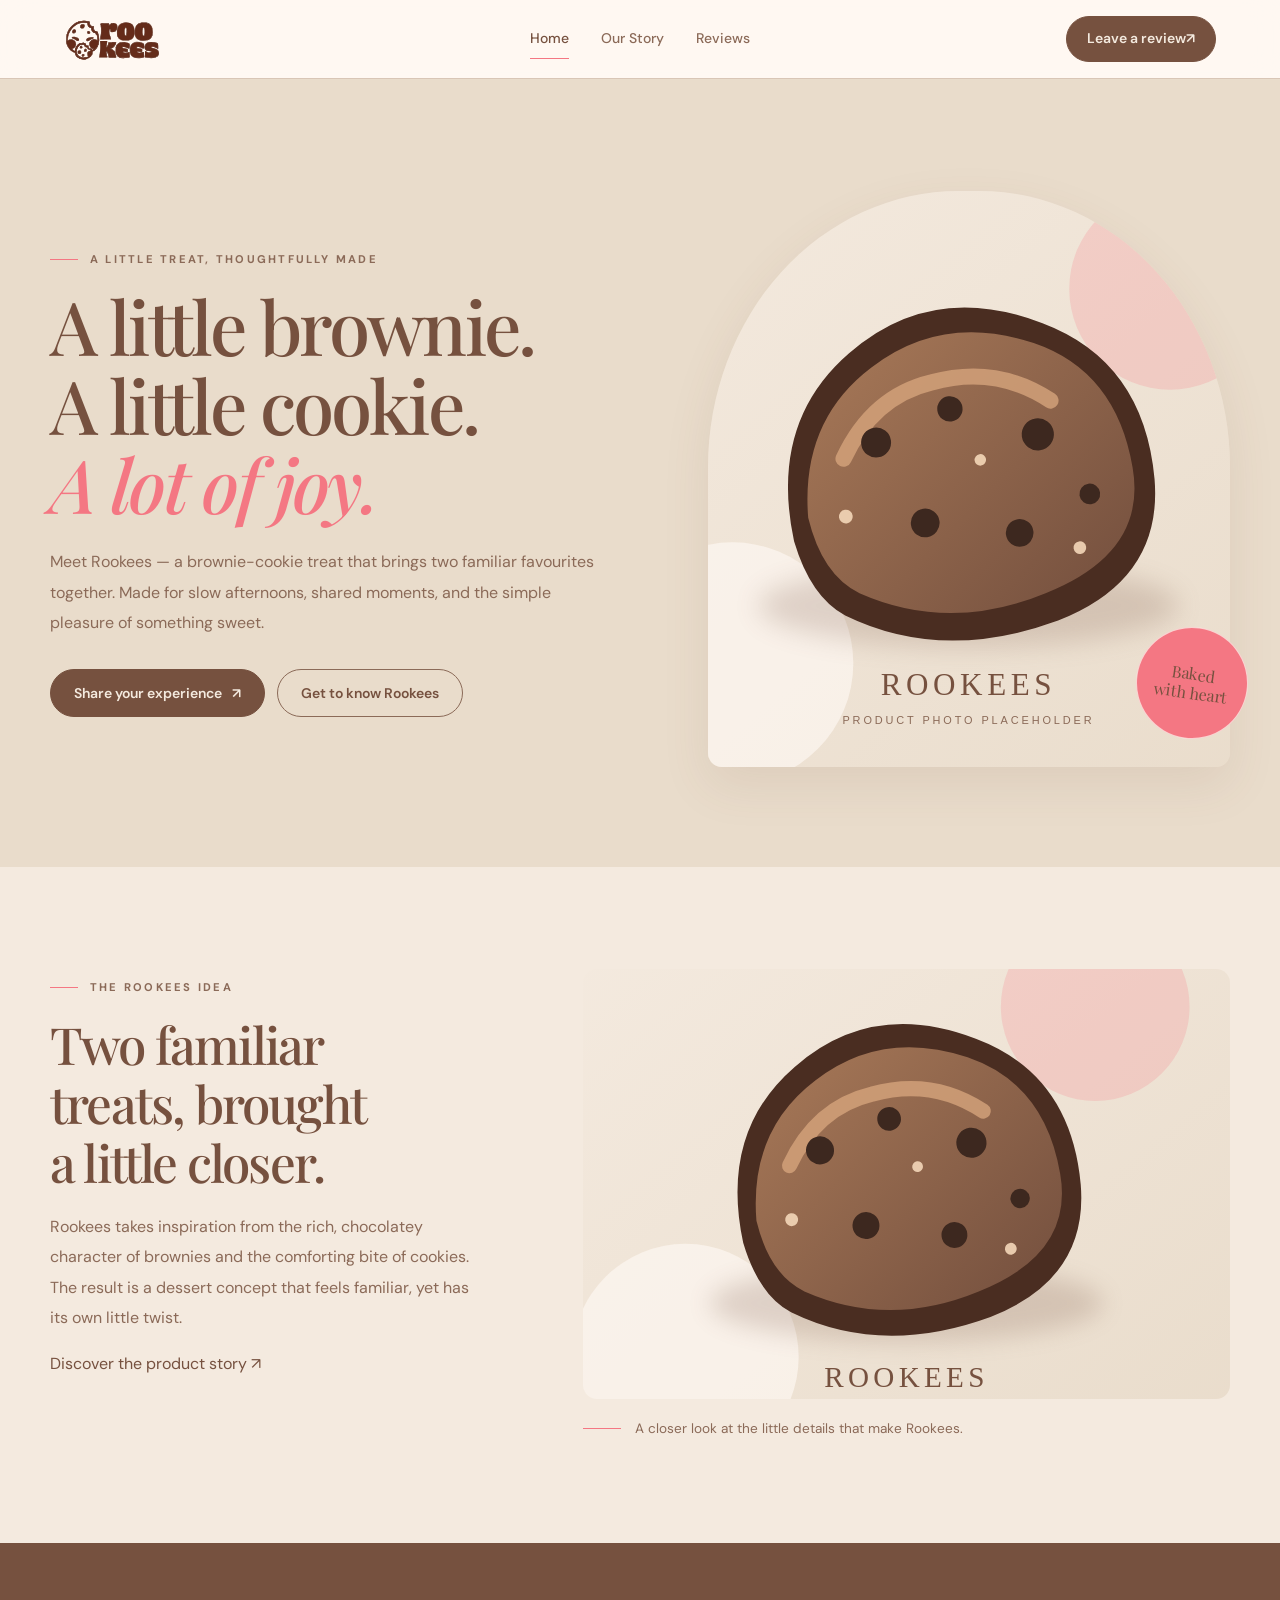
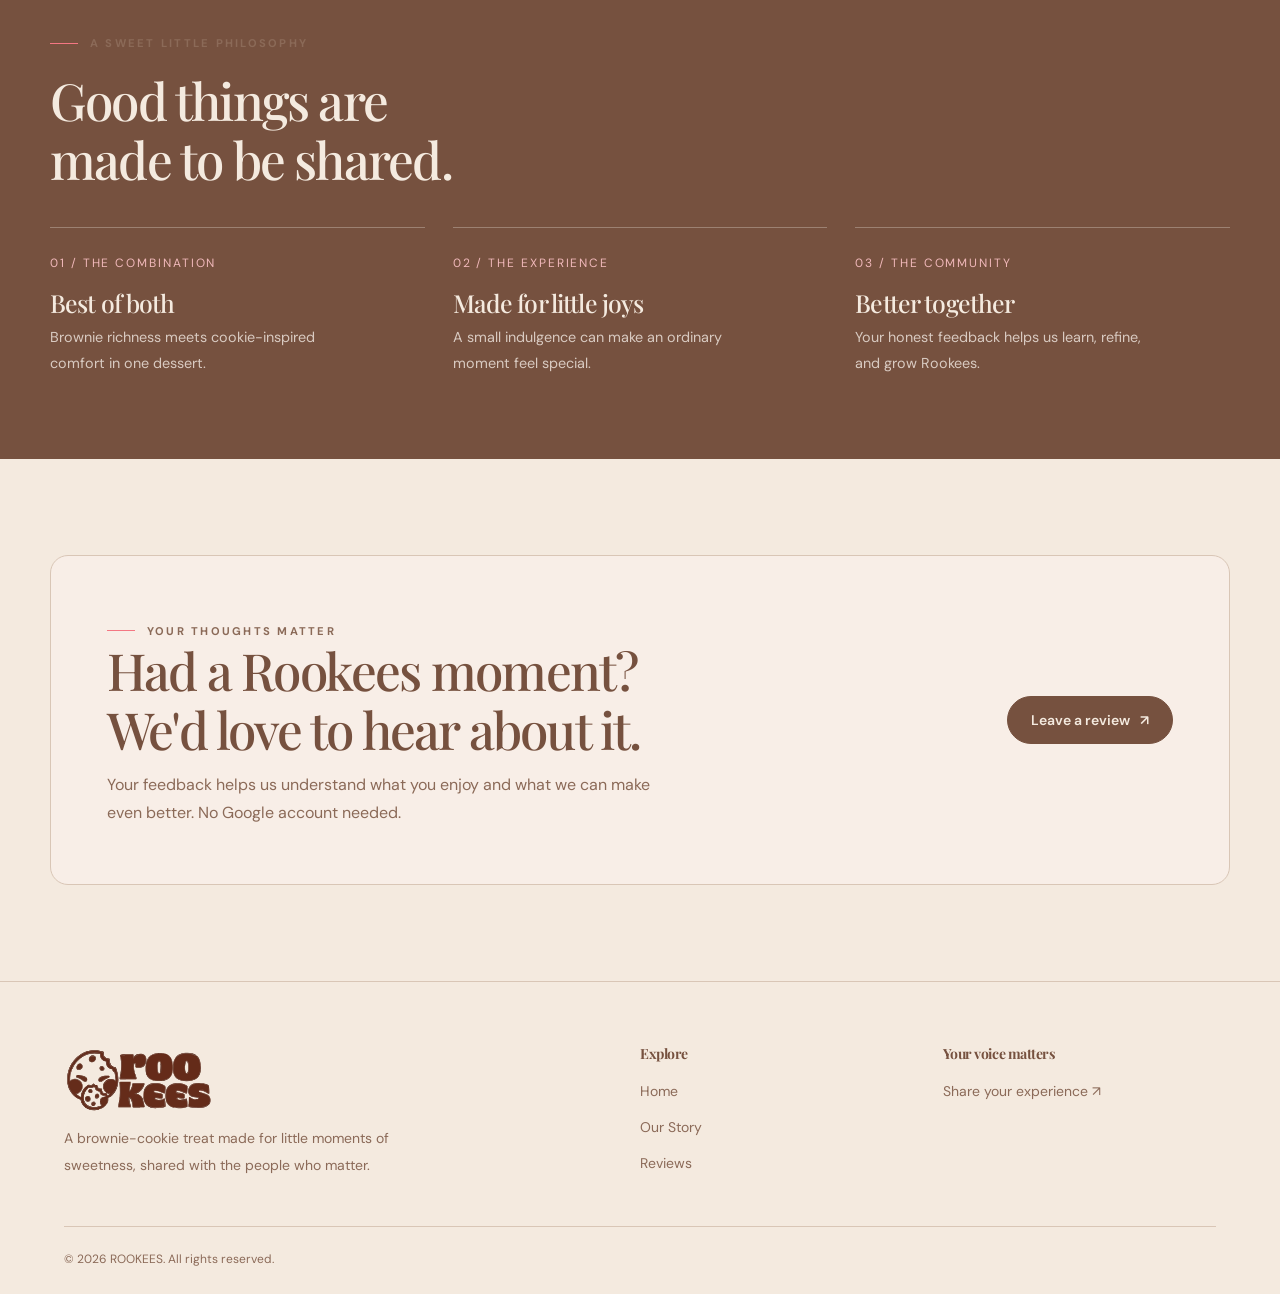
==== commit 9bcda286: "assets: use temporary Rookees product visual until photos are ready" ====
--- a/index.html
+++ b/index.html
@@ -34,7 +34,7 @@
             </div>
           </div>
           <div class="brand-home-hero__visual">
-            <img class="brand-home-hero__image" src="./assets/images/rookees-product.jpeg" alt="Rookees brownie-cookie dessert" fetchpriority="high" width="900" height="1000" />
+            <img class="brand-home-hero__image" src="./assets/images/rookees-product-placeholder.svg" alt="Illustrated temporary Rookees brownie-cookie product visual" fetchpriority="high" width="900" height="1000" />
             <span class="brand-home-hero__stamp" aria-hidden="true">Baked<br />with heart</span>
           </div>
         </div>
@@ -48,7 +48,7 @@
             <a class="text-link" href="./about.html">Discover the product story <span aria-hidden="true">↗</span></a>
           </div>
           <div>
-            <img class="brand-intro__image" src="./assets/images/rookees-product-closeup.jpeg" alt="Close-up of the Rookees brownie-cookie texture" loading="lazy" width="1000" height="800" />
+            <img class="brand-intro__image" src="./assets/images/rookees-product-placeholder.svg" alt="Illustrated temporary Rookees brownie-cookie product visual" loading="lazy" width="1000" height="800" />
             <p class="brand-intro__note">A closer look at the little details that make Rookees.</p>
           </div>
         </div>
--- a/css/brand-revamp.css
+++ b/css/brand-revamp.css
@@ -1,16 +1,16 @@
 /* Rookees brand refresh — classy, warm, baker-inspired */
 :root {
-  --color-cream: #F3E7D9;
-  --color-surface: #FFF9F4;
-  --color-cocoa: #3D281F;
-  --color-brown: #765341;
-  --color-gold: #C69A68;
-  --color-strawberry: #D98C91;
-  --color-border: #E6D6C8;
-  --color-white: #FFFCF8;
+  --color-cream: #E9DCCB;
+  --color-surface: #F4EADF;
+  --color-cocoa: #76513F;
+  --color-brown: #8B6A58;
+  --color-gold: #F47783;
+  --color-strawberry: #F47783;
+  --color-border: #D9C6B6;
+  --color-white: #FFF9F4;
   --font-display: "Playfair Display", Georgia, serif;
   --font-body: "DM Sans", Arial, sans-serif;
-  --shadow-soft: 0 18px 48px rgb(61 40 31 / 9%);
+  --shadow-soft: 0 18px 48px rgb(118 81 63 / 10%);
 }
 body { background: var(--color-surface); color: var(--color-cocoa); }
 h1,h2,h3,h4 { font-family: var(--font-display); font-weight: 500; letter-spacing: -.035em; }
@@ -28,11 +28,11 @@
 .btn--primary:hover { border-color: var(--color-strawberry); background: var(--color-strawberry); color: var(--color-cocoa); }
 .btn--secondary { border-color: var(--color-brown); color: var(--color-cocoa); }
 .btn--secondary:hover { background: var(--color-cream); border-color: var(--color-strawberry); }
-#site-footer { background: var(--color-cocoa); border: 0; color: var(--color-surface); }
-#site-footer h2,#site-footer a,#site-footer p { color: var(--color-surface); }
-#site-footer a:hover { color: #F0B8BA; }
-.site-footer__description { color: rgb(255 249 244 / 72%) !important; }
-.site-footer__bottom { border-top-color: rgb(255 249 244 / 18%); }
+#site-footer { background: var(--color-surface); border-top: 1px solid var(--color-border); color: var(--color-cocoa); }
+#site-footer h2,#site-footer a,#site-footer p { color: var(--color-cocoa); }
+#site-footer a:hover { color: var(--color-strawberry); }
+.site-footer__description { color: var(--color-brown) !important; }
+.site-footer__bottom { border-top-color: var(--color-border); }
 .brand-home,.brand-about,.brand-reviews { overflow: clip; }
 .brand-container { width: min(calc(100% - 48px), 1180px); margin-inline: auto; }
 .brand-eyebrow { display: inline-flex; align-items: center; gap: 12px; margin: 0 0 18px; color: var(--color-brown); font-size: .7rem; font-weight: 700; letter-spacing: .2em; text-transform: uppercase; }
@@ -46,12 +46,12 @@
 .brand-home-hero__content .brand-copy { margin: 24px 0 30px; }
 .brand-home-hero__actions { display: flex; flex-wrap: wrap; gap: 12px; }
 .brand-home-hero__visual { position: relative; }
-.brand-home-hero__image { width: 100%; aspect-ratio: 4 / 4.5; object-fit: cover; border-radius: 48% 48% 14px 14px; box-shadow: var(--shadow-soft); }
+.brand-home-hero__image { width: 100%; height: clamp(360px, 45vw, 580px); aspect-ratio: 4 / 4.5; object-fit: cover; border-radius: 48% 48% 14px 14px; box-shadow: var(--shadow-soft); }
 .brand-home-hero__stamp { position: absolute; right: -18px; bottom: 28px; display: grid; width: 112px; height: 112px; place-content: center; border: 1px solid rgb(255 249 244 / 70%); border-radius: 50%; background: var(--color-strawberry); color: var(--color-cocoa); font-family: var(--font-display); font-size: 1rem; line-height: 1.2; text-align: center; transform: rotate(8deg); }
 .brand-intro { padding: clamp(64px, 8vw, 104px) 0; }
 .brand-intro__grid { display: grid; grid-template-columns: .8fr 1.2fr; align-items: start; gap: clamp(32px, 8vw, 112px); }
 .brand-intro__title { margin: 0 0 20px; font-size: clamp(2rem, 4vw, 3.5rem); line-height: 1.15; }
-.brand-intro__image { width: 100%; aspect-ratio: 5 / 4; object-fit: cover; border-radius: 14px; }
+.brand-intro__image { width: 100%; height: clamp(260px, 35vw, 430px); aspect-ratio: 5 / 4; object-fit: cover; border-radius: 14px; }
 .brand-intro__note { display: flex; align-items: center; gap: 14px; margin-top: 18px; color: var(--color-brown); font-size: .85rem; }
 .brand-intro__note::before { width: 38px; height: 1px; background: var(--color-strawberry); content: ""; }
 .brand-values { padding: clamp(54px, 7vw, 82px) 0; background: var(--color-cocoa); color: var(--color-surface); }
@@ -71,7 +71,7 @@
 .brand-page-hero .brand-heading { max-width: 850px; margin-inline: auto; }
 .brand-story { padding: clamp(64px, 8vw, 96px) 0; }
 .brand-story__grid { display: grid; grid-template-columns: .95fr 1.05fr; align-items: center; gap: clamp(34px, 7vw, 88px); }
-.brand-story__image { width: 100%; aspect-ratio: 4 / 4.4; object-fit: cover; border-radius: 14px; }
+.brand-story__image { width: 100%; height: clamp(320px, 44vw, 540px); aspect-ratio: 4 / 4.4; object-fit: cover; border-radius: 14px; }
 .brand-story h2 { margin: 0 0 20px; font-size: clamp(2rem, 4vw, 3.5rem); }
 .brand-story p { color: var(--color-brown); line-height: 1.9; }
 .brand-product-notes { padding: clamp(60px, 8vw, 88px) 0; background: #F8EEE7; }
@@ -108,7 +108,7 @@
   .brand-container { width: min(calc(100% - 36px), 1180px); }
   .brand-home-hero__grid,.brand-intro__grid,.brand-story__grid,.brand-review-layout { grid-template-columns: 1fr; }
   .brand-home-hero__visual { width: min(100%, 520px); margin-inline: auto; }
-  .brand-home-hero__image { aspect-ratio: 5 / 4; border-radius: 16px; }
+  .brand-home-hero__image { height: clamp(280px, 72vw, 430px); aspect-ratio: 5 / 4; border-radius: 16px; }
   .brand-home-hero__stamp { right: -8px; width: 88px; height: 88px; font-size: .85rem; }
   .brand-intro__grid { gap: 28px; }
   .brand-values__grid,.brand-product-notes__grid { grid-template-columns: 1fr; gap: 24px; }
@@ -128,3 +128,75 @@
   html { scroll-behavior: auto; }
   *,*::before,*::after { animation-duration: .01ms !important; transition-duration: .01ms !important; }
 }
+
+
+/* Soft-sand / mocha / watermelon refinements */
+#site-footer {
+  padding-top: clamp(44px, 6vw, 64px);
+}
+#site-footer .site-footer__logo {
+  max-width: 148px;
+  height: auto;
+}
+#site-footer .site-footer__heading {
+  color: var(--color-cocoa);
+}
+#site-footer .site-footer__links a,
+#site-footer .site-footer__contact a,
+#site-footer .site-footer__bottom p {
+  color: var(--color-brown);
+}
+#site-footer .site-footer__links a:hover,
+#site-footer .site-footer__contact a:hover {
+  color: var(--color-strawberry);
+}
+
+/* Ingredient transparency section */
+.brand-ingredients {
+  padding: clamp(60px, 8vw, 92px) 0;
+  background: var(--color-surface);
+}
+.brand-ingredients__heading {
+  max-width: 720px;
+  margin-bottom: 34px;
+}
+.brand-ingredients__heading h2 {
+  margin: 0 0 14px;
+  font-size: clamp(2rem, 4vw, 3.4rem);
+}
+.brand-ingredients__grid {
+  display: grid;
+  grid-template-columns: repeat(3, minmax(0, 1fr));
+  gap: 18px;
+}
+.brand-ingredient-note {
+  padding: clamp(22px, 3vw, 30px);
+  border: 1px solid var(--color-border);
+  border-radius: 14px;
+  background: var(--color-white);
+}
+.brand-ingredient-note span {
+  color: var(--color-strawberry);
+  font-size: .75rem;
+  font-weight: 700;
+  letter-spacing: .14em;
+}
+.brand-ingredient-note h3 {
+  margin: 14px 0 8px;
+  font-size: 1.4rem;
+}
+.brand-ingredient-note p {
+  margin: 0;
+  color: var(--color-brown);
+  font-size: .9rem;
+  line-height: 1.8;
+}
+.brand-ingredients__note {
+  margin-top: 24px;
+  color: var(--color-brown);
+  font-size: .88rem;
+  line-height: 1.8;
+}
+@media (max-width: 760px) {
+  .brand-ingredients__grid { grid-template-columns: 1fr; }
+}
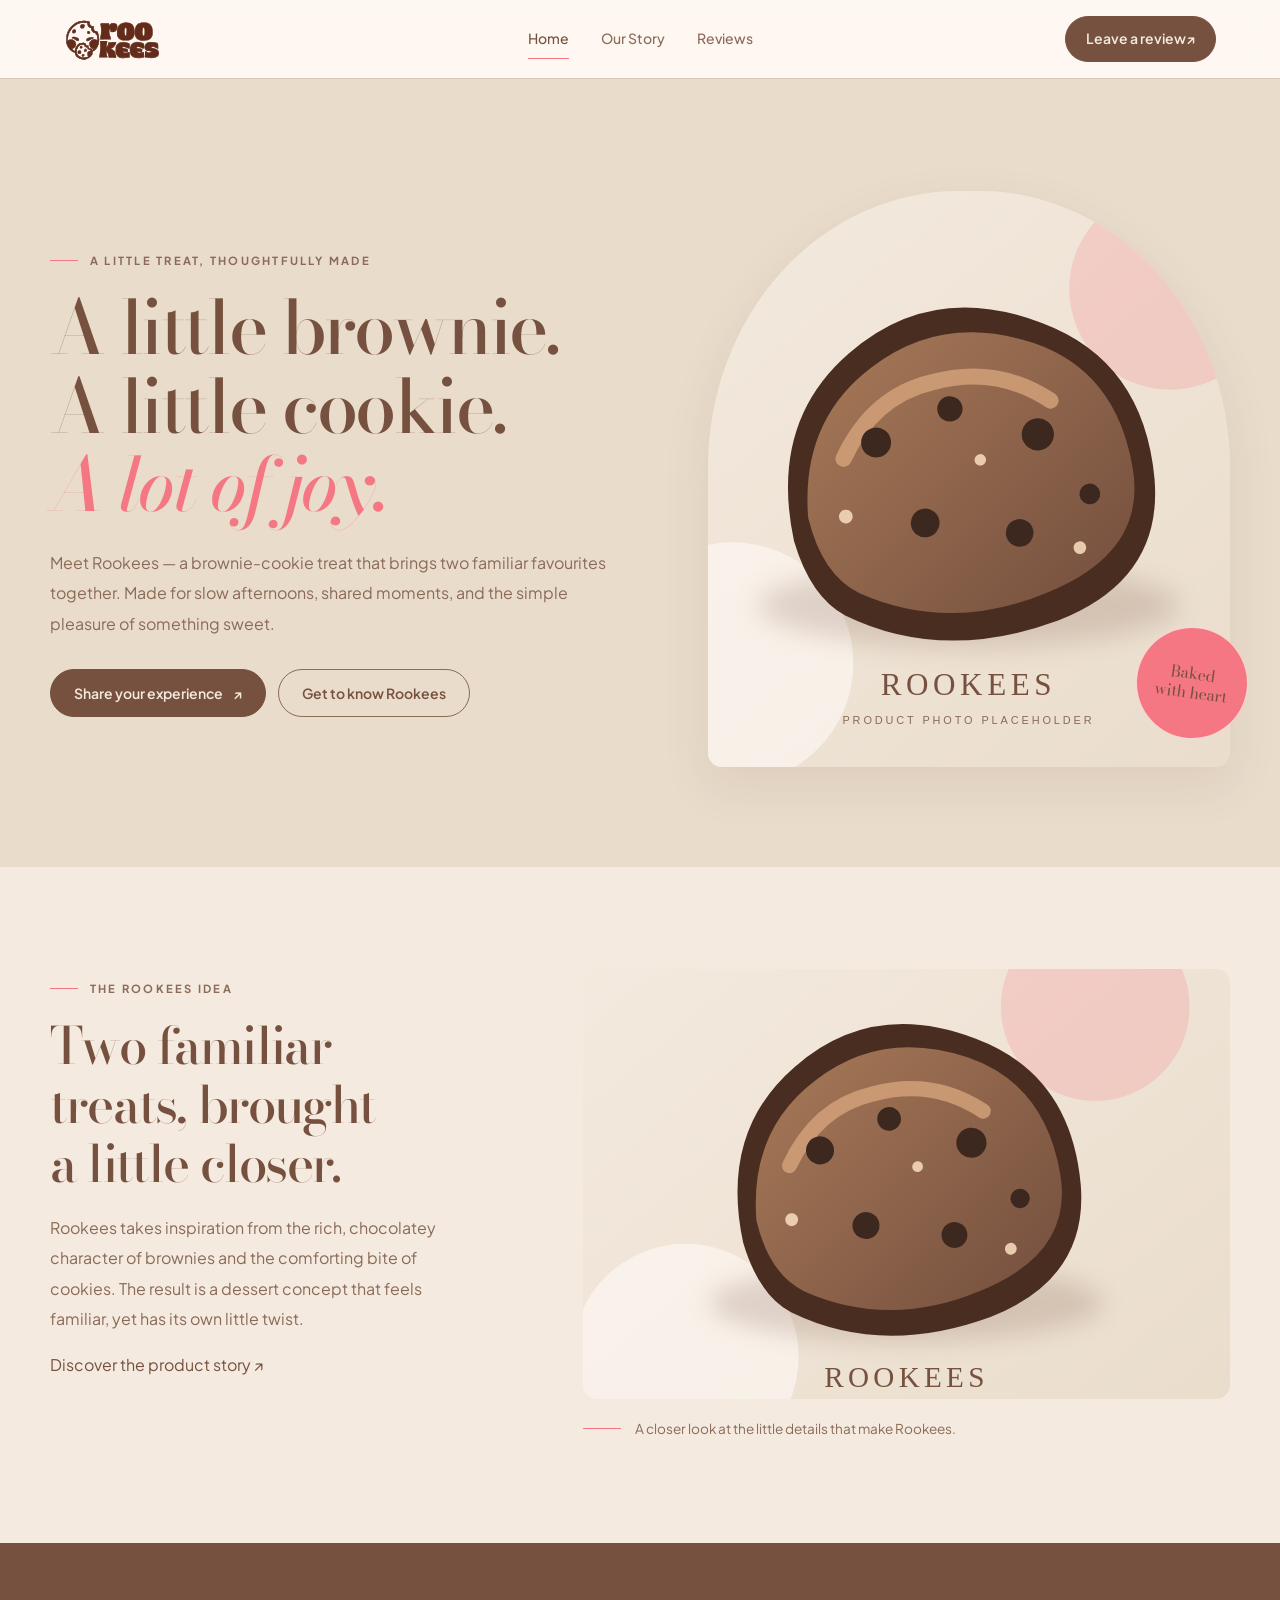
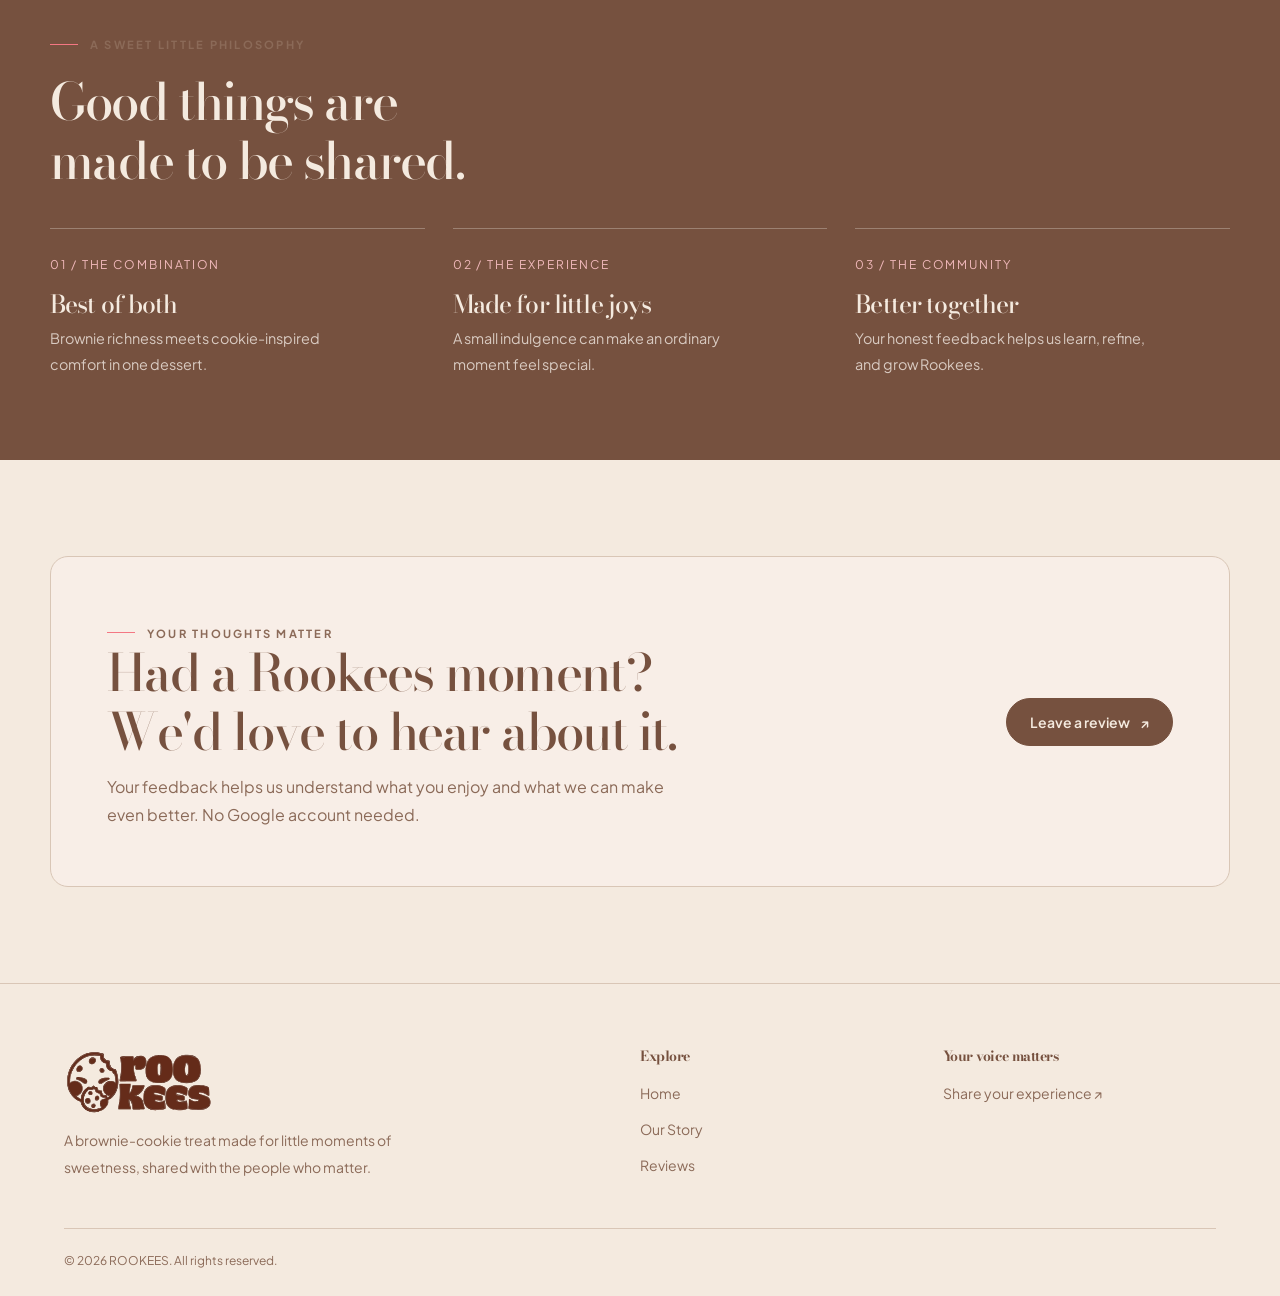
==== commit 976aae4f: "style: load soft sand typography on index.html" ====
--- a/index.html
+++ b/index.html
@@ -11,7 +11,7 @@
     <title>Rookees — A Little Sweetness, Made to Share</title>
     <link rel="preconnect" href="https://fonts.googleapis.com" />
     <link rel="preconnect" href="https://fonts.gstatic.com" crossorigin />
-    <link href="https://fonts.googleapis.com/css2?family=DM+Sans:wght@400;500;600;700&family=Playfair+Display:ital,wght@0,500;0,600;1,500;1,600&display=swap" rel="stylesheet" />
+    <link href="https://fonts.googleapis.com/css2?family=Bodoni+Moda:wght@500;600;700&family=Plus+Jakarta+Sans:wght@400;500;600;700&display=swap" rel="stylesheet" />
     <link rel="stylesheet" href="./css/style.css" />
     <link rel="stylesheet" href="./css/brand-revamp.css" />
     <script src="./js/config.js" defer></script>
--- a/css/brand-revamp.css
+++ b/css/brand-revamp.css
@@ -8,8 +8,9 @@
   --color-strawberry: #F47783;
   --color-border: #D9C6B6;
   --color-white: #FFF9F4;
-  --font-display: "Playfair Display", Georgia, serif;
-  --font-body: "DM Sans", Arial, sans-serif;
+  --color-black: #2E211B;
+  --font-display: "Bodoni Moda", Georgia, serif;
+  --font-body: "Plus Jakarta Sans", Arial, sans-serif;
   --shadow-soft: 0 18px 48px rgb(118 81 63 / 10%);
 }
 body { background: var(--color-surface); color: var(--color-cocoa); }
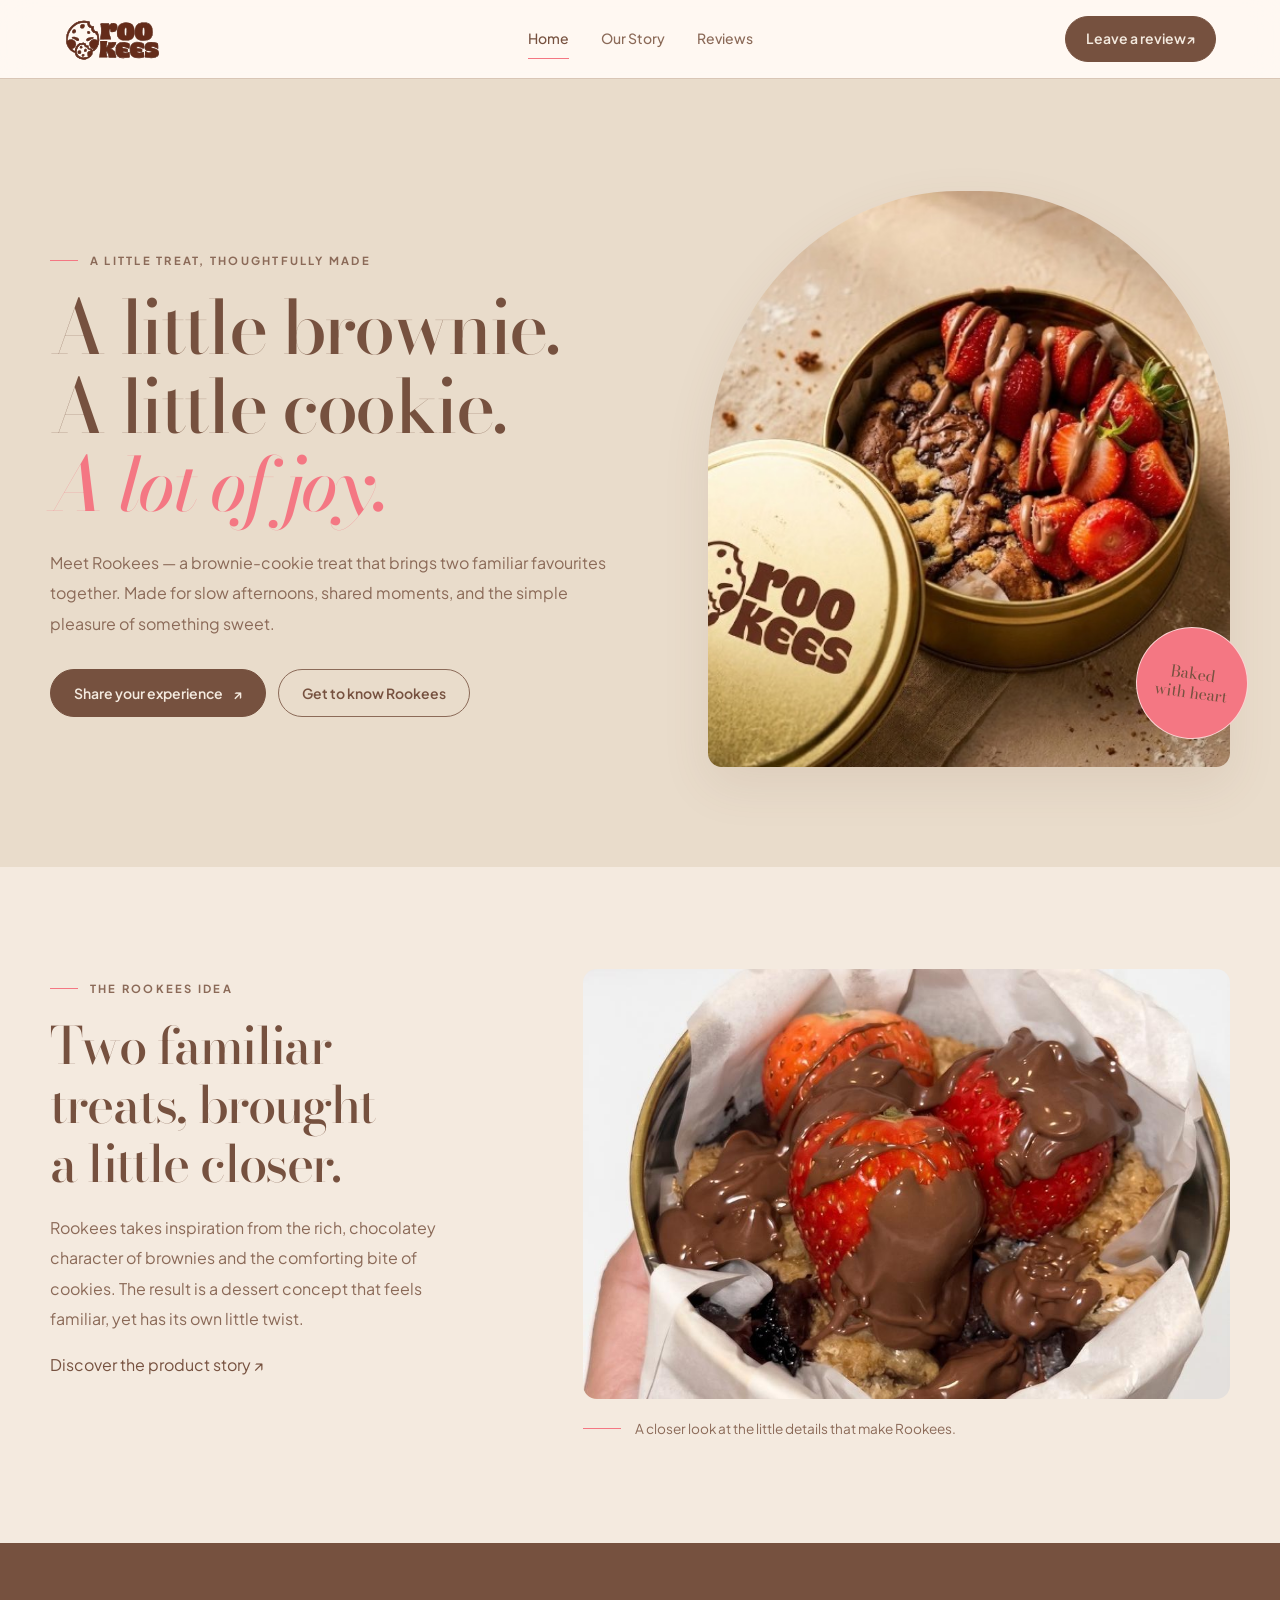
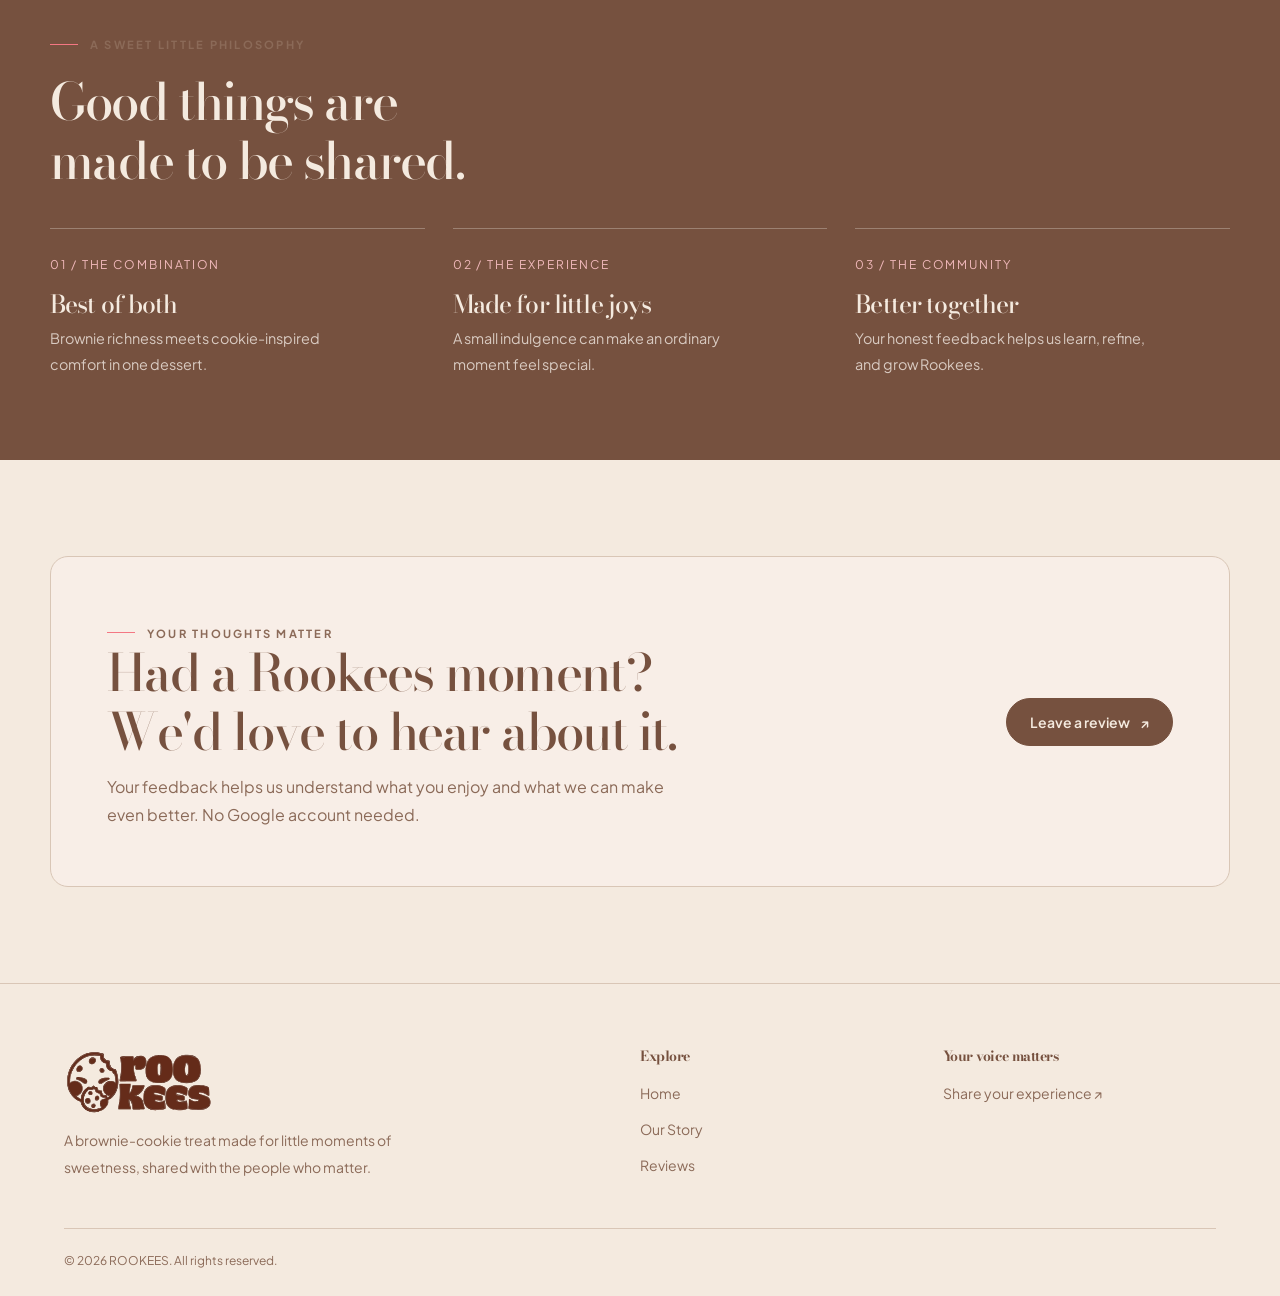
==== commit 2376ebf2: "chore: update Rookees Website" ====
--- a/index.html
+++ b/index.html
@@ -3,15 +3,32 @@
   <head>
     <meta charset="UTF-8" />
     <meta name="viewport" content="width=device-width, initial-scale=1.0" />
-    <meta name="description" content="Meet Rookees: a brownie-cookie treat made for little moments of sweetness. Discover the product and share your experience." />
+    <meta
+      name="description"
+      content="Meet Rookees: a brownie-cookie treat made for little moments of sweetness. Discover the product and share your experience."
+    />
     <meta name="theme-color" content="#F3E7D9" />
-    <meta property="og:title" content="Rookees — A Little Sweetness, Made to Share" />
-    <meta property="og:description" content="Get to know Rookees and tell us what you think." />
+    <link
+      rel="icon"
+      type="image/svg+xml"
+      href="./assets/images/rookees-favicon.svg"
+    />
+    <meta
+      property="og:title"
+      content="Rookees — A Little Sweetness, Made to Share"
+    />
+    <meta
+      property="og:description"
+      content="Get to know Rookees and tell us what you think."
+    />
     <meta property="og:type" content="website" />
     <title>Rookees — A Little Sweetness, Made to Share</title>
     <link rel="preconnect" href="https://fonts.googleapis.com" />
     <link rel="preconnect" href="https://fonts.gstatic.com" crossorigin />
-    <link href="https://fonts.googleapis.com/css2?family=Bodoni+Moda:wght@500;600;700&family=Plus+Jakarta+Sans:wght@400;500;600;700&display=swap" rel="stylesheet" />
+    <link
+      href="https://fonts.googleapis.com/css2?family=Bodoni+Moda:wght@500;600;700&family=Plus+Jakarta+Sans:wght@400;500;600;700&display=swap"
+      rel="stylesheet"
+    />
     <link rel="stylesheet" href="./css/style.css" />
     <link rel="stylesheet" href="./css/brand-revamp.css" />
     <script src="./js/config.js" defer></script>
@@ -26,16 +43,37 @@
         <div class="brand-container brand-home-hero__grid">
           <div class="brand-home-hero__content">
             <p class="brand-eyebrow">A little treat, thoughtfully made</p>
-            <h1 class="brand-heading">A little brownie.<br />A little cookie.<br /><em>A lot of joy.</em></h1>
-            <p class="brand-copy">Meet Rookees — a brownie-cookie treat that brings two familiar favourites together. Made for slow afternoons, shared moments, and the simple pleasure of something sweet.</p>
+            <h1 class="brand-heading">
+              A little brownie.<br />A little cookie.<br /><em
+                >A lot of joy.</em
+              >
+            </h1>
+            <p class="brand-copy">
+              Meet Rookees — a brownie-cookie treat that brings two familiar
+              favourites together. Made for slow afternoons, shared moments, and
+              the simple pleasure of something sweet.
+            </p>
             <div class="brand-home-hero__actions">
-              <a class="btn btn--primary" href="./reviews.html">Share your experience <span aria-hidden="true">↗</span></a>
-              <a class="btn btn--secondary" href="./about.html">Get to know Rookees</a>
+              <a class="btn btn--primary" href="./reviews.html"
+                >Share your experience <span aria-hidden="true">↗</span></a
+              >
+              <a class="btn btn--secondary" href="./about.html"
+                >Get to know Rookees</a
+              >
             </div>
           </div>
           <div class="brand-home-hero__visual">
-            <img class="brand-home-hero__image" src="./assets/images/rookees-product-placeholder.svg" alt="Illustrated temporary Rookees brownie-cookie product visual" fetchpriority="high" width="900" height="1000" />
-            <span class="brand-home-hero__stamp" aria-hidden="true">Baked<br />with heart</span>
+            <img
+              class="brand-home-hero__image"
+              src="./assets/images/rookees-product.jpeg"
+              alt="Illustrated temporary Rookees brownie-cookie product visual"
+              fetchpriority="high"
+              width="900"
+              height="1000"
+            />
+            <span class="brand-home-hero__stamp" aria-hidden="true"
+              >Baked<br />with heart</span
+            >
           </div>
         </div>
       </section>
@@ -43,13 +81,30 @@
         <div class="brand-container brand-intro__grid">
           <div>
             <p class="brand-eyebrow">The Rookees idea</p>
-            <h2 class="brand-intro__title" id="brand-intro-title">Two familiar treats, brought a little closer.</h2>
-            <p class="brand-copy">Rookees takes inspiration from the rich, chocolatey character of brownies and the comforting bite of cookies. The result is a dessert concept that feels familiar, yet has its own little twist.</p>
-            <a class="text-link" href="./about.html">Discover the product story <span aria-hidden="true">↗</span></a>
+            <h2 class="brand-intro__title" id="brand-intro-title">
+              Two familiar treats, brought a little closer.
+            </h2>
+            <p class="brand-copy">
+              Rookees takes inspiration from the rich, chocolatey character of
+              brownies and the comforting bite of cookies. The result is a
+              dessert concept that feels familiar, yet has its own little twist.
+            </p>
+            <a class="text-link" href="./about.html"
+              >Discover the product story <span aria-hidden="true">↗</span></a
+            >
           </div>
           <div>
-            <img class="brand-intro__image" src="./assets/images/rookees-product-placeholder.svg" alt="Illustrated temporary Rookees brownie-cookie product visual" loading="lazy" width="1000" height="800" />
-            <p class="brand-intro__note">A closer look at the little details that make Rookees.</p>
+            <img
+              class="brand-intro__image"
+              src="./assets/images/rookees-product.jpg"
+              alt="Illustrated temporary Rookees brownie-cookie product visual"
+              loading="lazy"
+              width="1000"
+              height="800"
+            />
+            <p class="brand-intro__note">
+              A closer look at the little details that make Rookees.
+            </p>
           </div>
         </div>
       </section>
@@ -60,9 +115,27 @@
             <h2 id="brand-values-title">Good things are made to be shared.</h2>
           </div>
           <div class="brand-values__grid">
-            <article class="brand-value"><span>01 / THE COMBINATION</span><h3>Best of both</h3><p>Brownie richness meets cookie-inspired comfort in one dessert.</p></article>
-            <article class="brand-value"><span>02 / THE EXPERIENCE</span><h3>Made for little joys</h3><p>A small indulgence can make an ordinary moment feel special.</p></article>
-            <article class="brand-value"><span>03 / THE COMMUNITY</span><h3>Better together</h3><p>Your honest feedback helps us learn, refine, and grow Rookees.</p></article>
+            <article class="brand-value">
+              <span>01 / THE COMBINATION</span>
+              <h3>Best of both</h3>
+              <p>
+                Brownie richness meets cookie-inspired comfort in one dessert.
+              </p>
+            </article>
+            <article class="brand-value">
+              <span>02 / THE EXPERIENCE</span>
+              <h3>Made for little joys</h3>
+              <p>
+                A small indulgence can make an ordinary moment feel special.
+              </p>
+            </article>
+            <article class="brand-value">
+              <span>03 / THE COMMUNITY</span>
+              <h3>Better together</h3>
+              <p>
+                Your honest feedback helps us learn, refine, and grow Rookees.
+              </p>
+            </article>
           </div>
         </div>
       </section>
@@ -72,9 +145,14 @@
             <div>
               <p class="brand-eyebrow">Your thoughts matter</p>
               <h2>Had a Rookees moment? We'd love to hear about it.</h2>
-              <p>Your feedback helps us understand what you enjoy and what we can make even better. No Google account needed.</p>
+              <p>
+                Your feedback helps us understand what you enjoy and what we can
+                make even better. No Google account needed.
+              </p>
             </div>
-            <a class="btn btn--primary" href="./reviews.html">Leave a review <span aria-hidden="true">↗</span></a>
+            <a class="btn btn--primary" href="./reviews.html"
+              >Leave a review <span aria-hidden="true">↗</span></a
+            >
           </div>
         </div>
       </section>
--- a/css/brand-revamp.css
+++ b/css/brand-revamp.css
@@ -201,3 +201,21 @@
 @media (max-width: 760px) {
   .brand-ingredients__grid { grid-template-columns: 1fr; }
 }
+
+
+.brand-ingredients__allergens {
+  margin-top: 22px;
+  padding: 20px 22px;
+  border: 1px solid var(--color-border);
+  border-left: 3px solid var(--color-strawberry);
+  border-radius: 10px;
+  background: #F8EEE7;
+}
+.brand-ingredients__allergens p {
+  margin: 0;
+  color: var(--color-brown);
+  font-size: .9rem;
+  line-height: 1.8;
+}
+.brand-ingredients__allergens p + p { margin-top: 5px; }
+.brand-ingredients__allergens strong { color: var(--color-cocoa); }
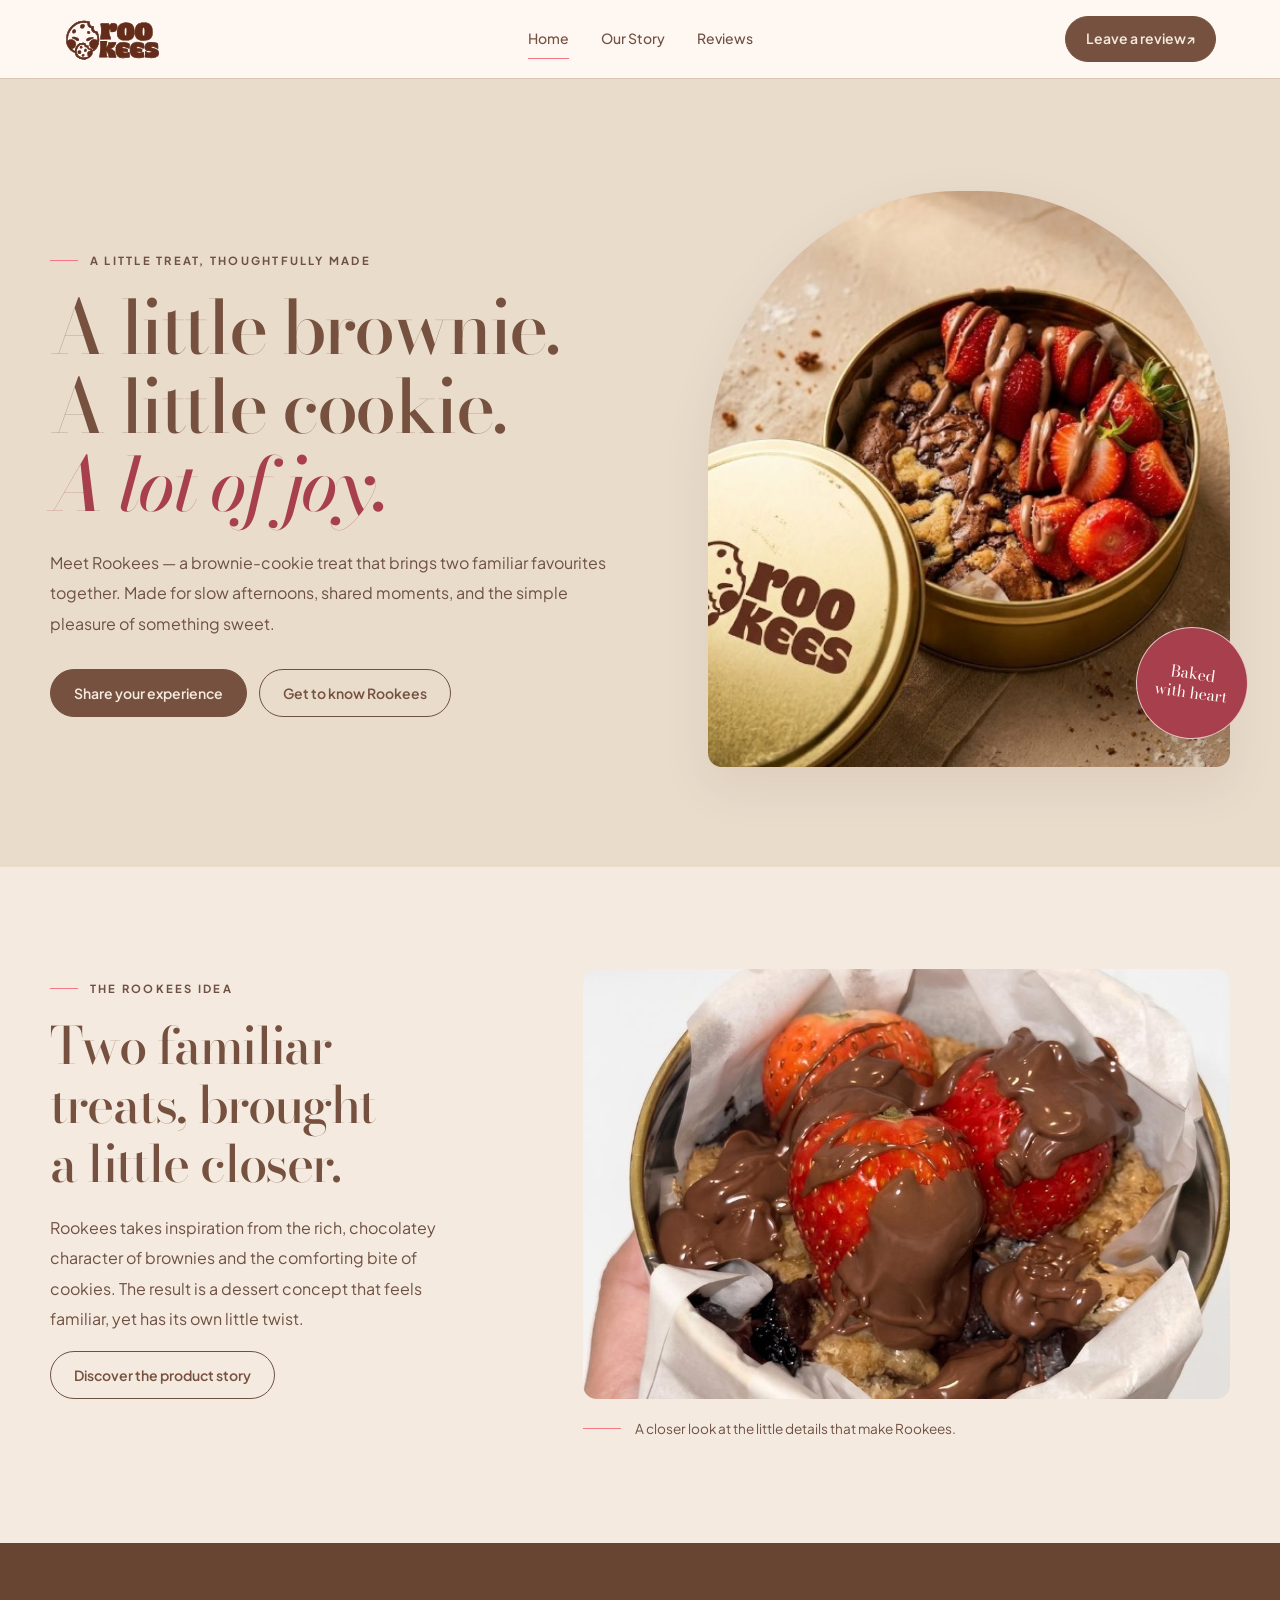
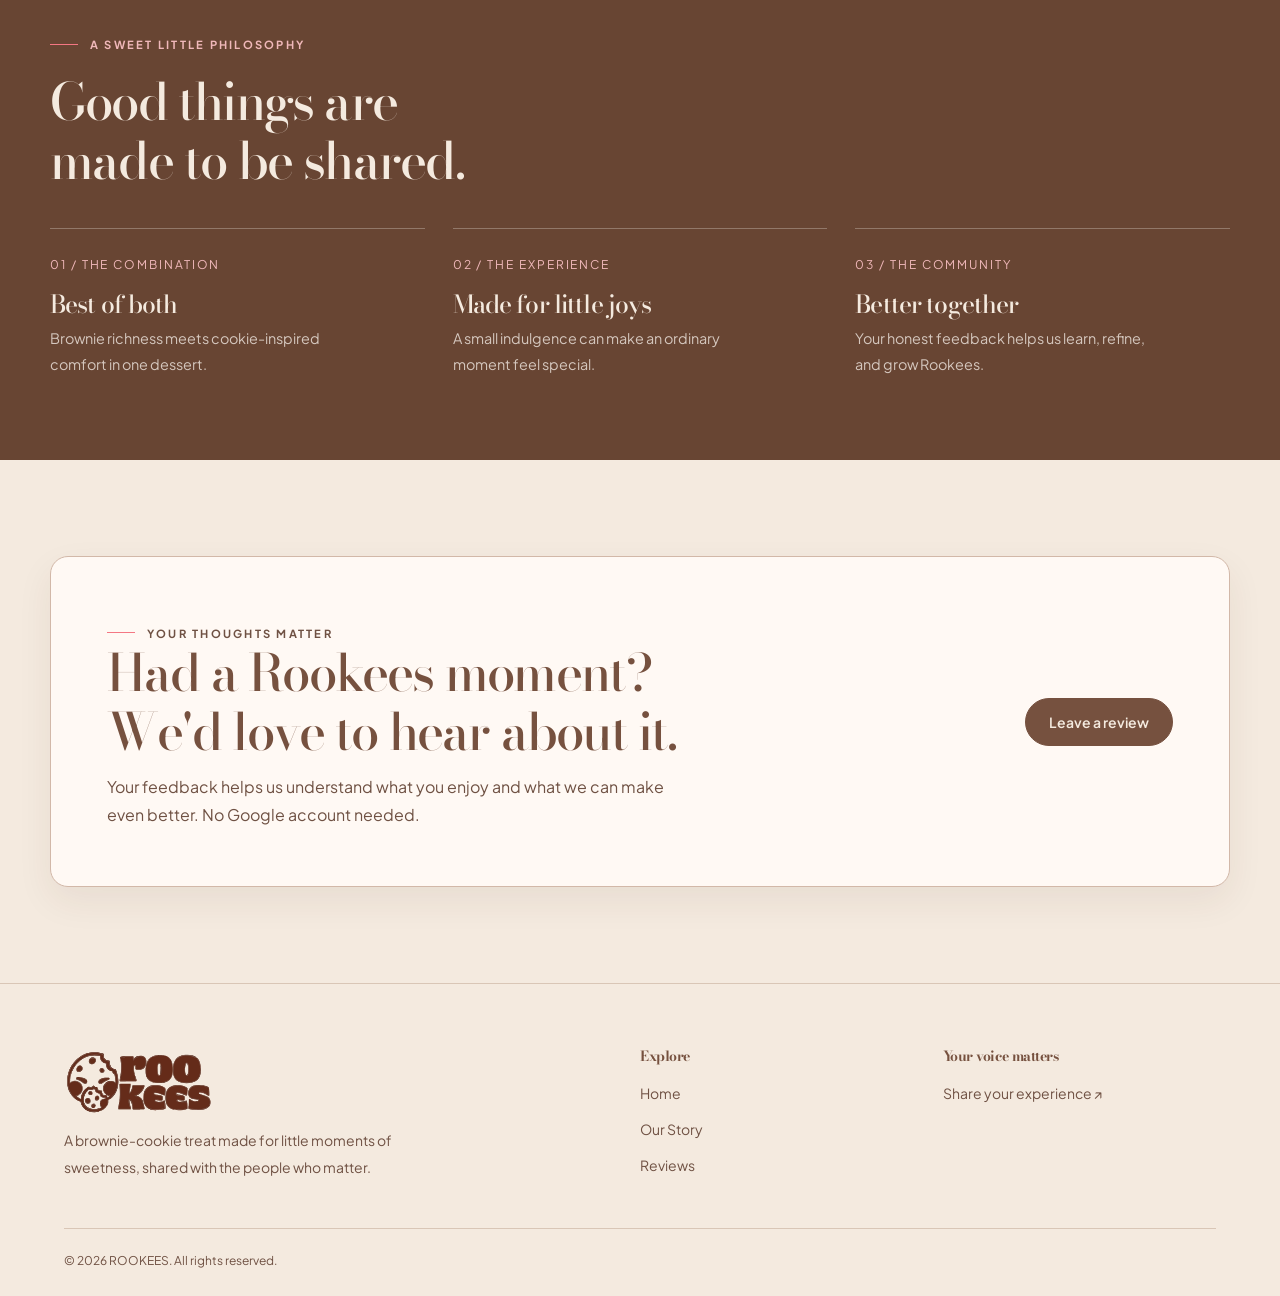
==== commit 70877b6a: "style: use clean text-only buttons for page navigation" ====
--- a/index.html
+++ b/index.html
@@ -55,7 +55,7 @@
             </p>
             <div class="brand-home-hero__actions">
               <a class="btn btn--primary" href="./reviews.html"
-                >Share your experience <span aria-hidden="true">↗</span></a
+                >Share your experience</a
               >
               <a class="btn btn--secondary" href="./about.html"
                 >Get to know Rookees</a
@@ -89,8 +89,8 @@
               brownies and the comforting bite of cookies. The result is a
               dessert concept that feels familiar, yet has its own little twist.
             </p>
-            <a class="text-link" href="./about.html"
-              >Discover the product story <span aria-hidden="true">↗</span></a
+            <a class="btn btn--secondary brand-intro__cta" href="./about.html"
+              >Discover the product story</a
             >
           </div>
           <div>
@@ -151,7 +151,7 @@
               </p>
             </div>
             <a class="btn btn--primary" href="./reviews.html"
-              >Leave a review <span aria-hidden="true">↗</span></a
+              >Leave a review</a
             >
           </div>
         </div>
--- a/css/brand-revamp.css
+++ b/css/brand-revamp.css
@@ -219,3 +219,144 @@
 }
 .brand-ingredients__allergens p + p { margin-top: 5px; }
 .brand-ingredients__allergens strong { color: var(--color-cocoa); }
+
+
+/* Final visual QA: stronger text contrast and clearer section hierarchy */
+:root {
+  --color-brown: #6F5143;
+  --color-strawberry-ink: #A83F4D;
+  --color-strawberry-soft: #F0B8BA;
+}
+
+.site-nav__link,
+.brand-copy,
+.brand-intro__note,
+.brand-feedback-cta p,
+.brand-story p,
+.brand-product-note p,
+.brand-ingredient-note p,
+.brand-ingredients__note,
+.brand-ingredients__allergens p,
+.brand-review-aside p,
+.brand-review-promise,
+.feedback-consent,
+.feedback-form__disclaimer,
+.rating-hint,
+.form-field__meta {
+  color: var(--color-brown);
+}
+
+.site-nav__link:hover,
+#site-footer a:hover,
+.brand-heading em,
+.brand-highlight,
+.text-link,
+.brand-product-note span,
+.brand-ingredient-note span,
+.brand-ingredients__allergens strong {
+  color: var(--color-strawberry-ink);
+}
+
+.site-nav__cta:hover,
+.site-nav__button--order:hover,
+.btn--primary:hover {
+  border-color: var(--color-strawberry-ink);
+  background: var(--color-strawberry-ink);
+  color: var(--color-white);
+}
+
+.brand-values__heading .brand-eyebrow,
+.brand-about-cta .brand-eyebrow {
+  color: var(--color-strawberry-soft);
+}
+
+.brand-value span {
+  color: var(--color-strawberry-soft);
+}
+
+.brand-feedback-cta__panel {
+  border-color: #D2B8A8;
+  background: var(--color-white);
+  box-shadow: 0 14px 36px rgb(70 46 35 / 7%);
+}
+
+.brand-intro {
+  background: var(--color-surface);
+}
+
+.brand-values {
+  background: #684533;
+}
+
+.brand-product-notes {
+  background: #EDE0D3;
+}
+
+.brand-ingredients__allergens {
+  border-color: #D2B8A8;
+  border-left-color: var(--color-strawberry-ink);
+  background: #FFF9F4;
+}
+
+.brand-review-promise {
+  border-left-color: var(--color-strawberry-ink);
+  background: #FFF9F4;
+}
+
+.feedback-form {
+  border-color: #D2B8A8;
+  background: #FFFCF8;
+}
+
+.form-field input[type="text"],
+.form-field textarea {
+  border-color: #CDB7A8;
+  background: #FFFFFF;
+}
+
+.form-field input:focus,
+.form-field textarea:focus {
+  border-color: var(--color-strawberry-ink);
+  box-shadow: 0 0 0 3px rgb(168 63 77 / 16%);
+}
+
+.rating-star.is-active {
+  border-color: #D88B93;
+  background: #FCEBED;
+  color: var(--color-strawberry-ink);
+}
+
+.feedback-consent input {
+  accent-color: var(--color-strawberry-ink);
+}
+
+@media (max-width: 760px) {
+  .brand-home-hero {
+    padding-top: 52px;
+  }
+
+  .brand-home-hero__grid {
+    gap: 30px;
+  }
+
+  .brand-home-hero__stamp {
+    right: 10px;
+    bottom: 18px;
+  }
+
+  .brand-feedback-cta__panel {
+    gap: 22px;
+  }
+}
+
+
+/* Keep pink accents readable on darker brand surfaces as well */
+.brand-about-cta {
+  background: #684533;
+}
+
+.brand-home-hero__stamp {
+  border-color: rgb(255 249 244 / 72%);
+  background: var(--color-strawberry-ink);
+  color: var(--color-white);
+}
